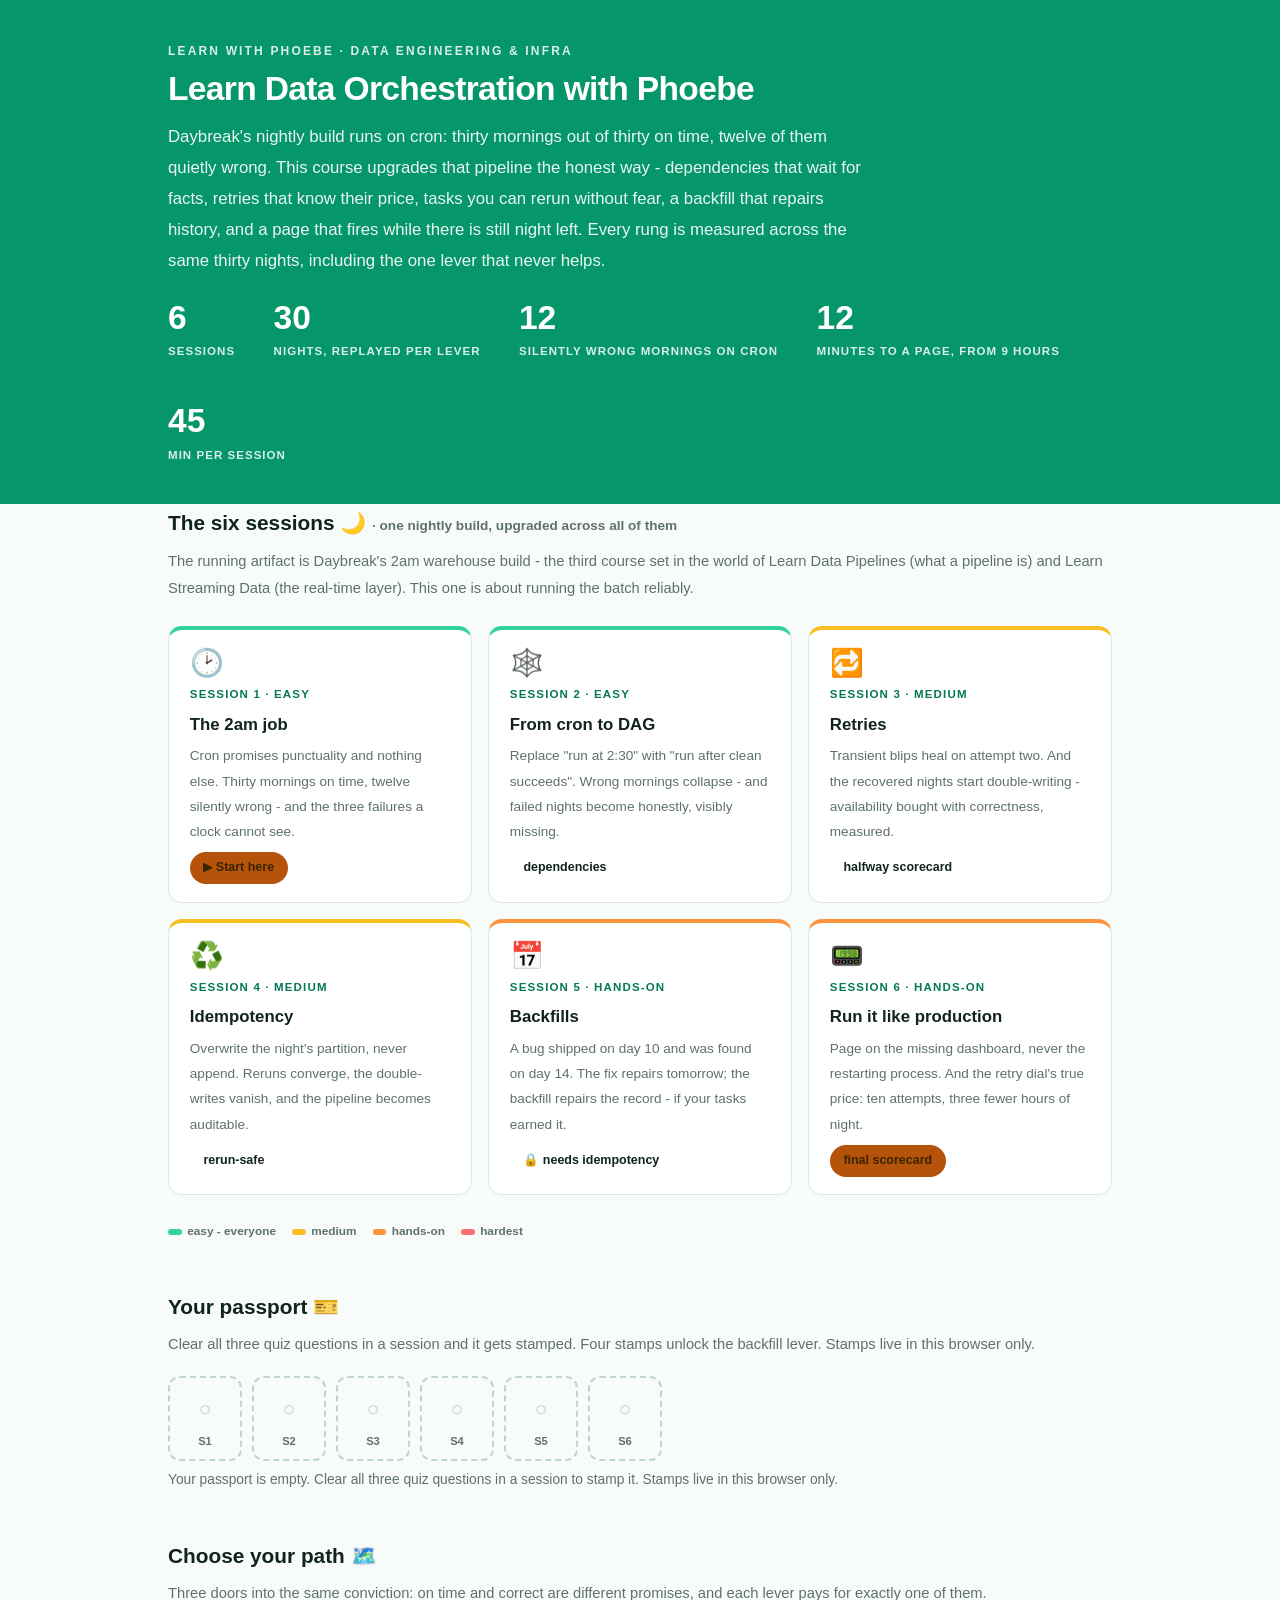
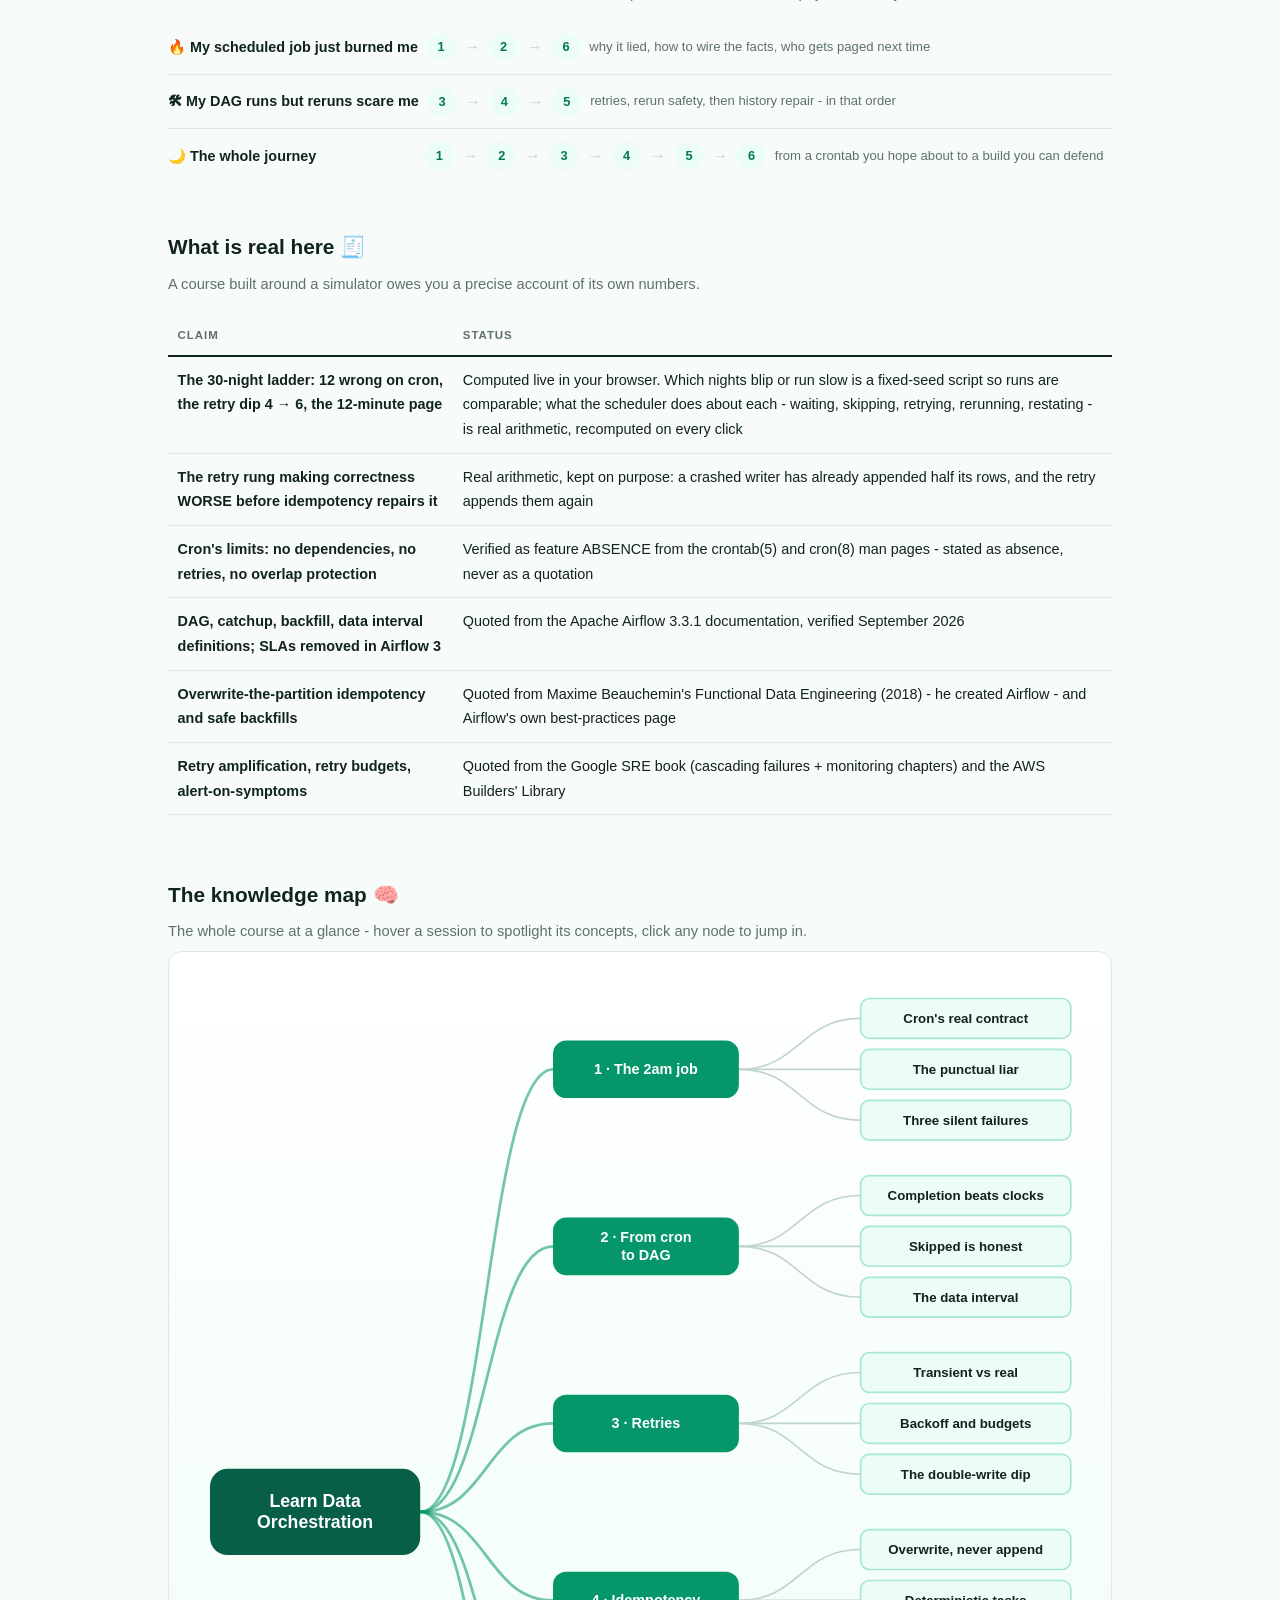
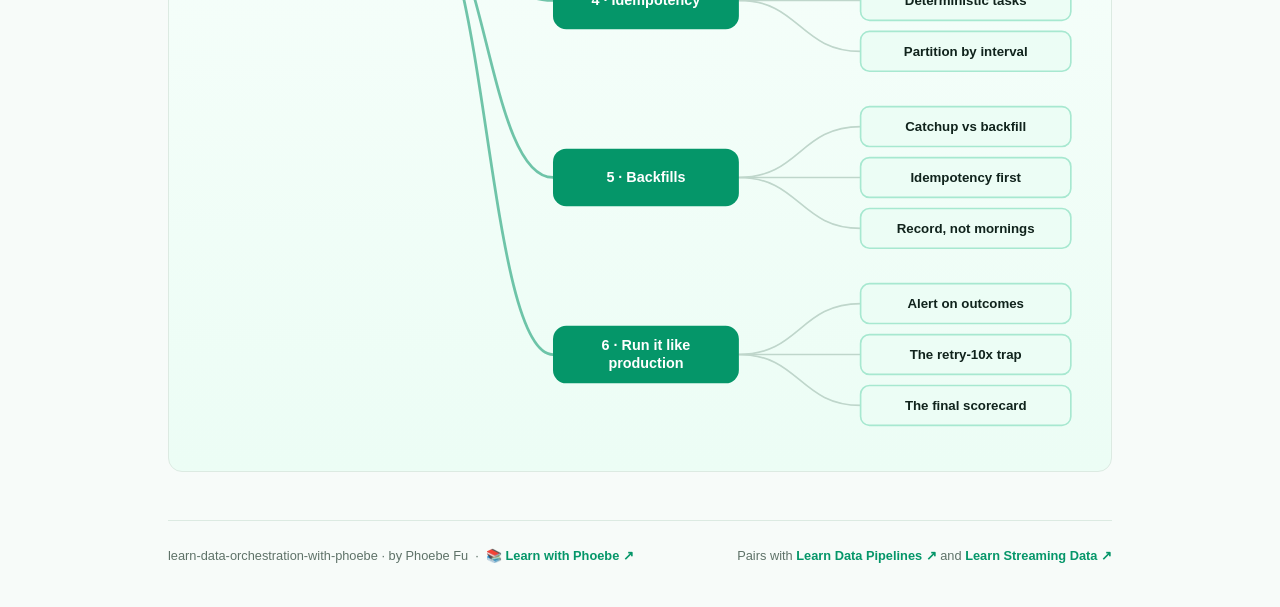
==== index.html @ b7b450c7 "Landing page: remove the internal source-map path from the footer The landing page is the course's p" ====
<!DOCTYPE html>
<html lang="en">
<head>
<meta charset="UTF-8">
<meta name="viewport" content="width=device-width, initial-scale=1.0">
<!-- social:start -->
<meta name="description" content="Six sessions on data orchestration: cron to DAGs, retries, idempotency, backfills, outcome alerting - with a 30-night simulator where bare cron is punctual and wrong, and every lever earns its keep. Free, by Phoebe Fu.">
<meta property="og:type" content="website">
<meta property="og:site_name" content="Learn with Phoebe">
<meta property="og:title" content="Learn Data Orchestration with Phoebe">
<meta property="og:description" content="Cron is on time 30/30 and wrong 12/30. DAGs, retries, idempotency, backfills and alerting fix it - measurably.">
<meta property="og:url" content="https://phoebefu6.github.io/learn-data-orchestration-with-phoebe/">
<meta property="og:image" content="https://phoebefu6.github.io/learn-data-orchestration-with-phoebe/assets/og-cover.png">
<meta name="twitter:card" content="summary_large_image">
<meta name="twitter:title" content="Learn Data Orchestration with Phoebe">
<meta name="twitter:description" content="Thirty nights at Daybreak: the punctual liar, the honest DAG, and the lever that only slows your pager.">
<meta name="twitter:image" content="https://phoebefu6.github.io/learn-data-orchestration-with-phoebe/assets/og-cover.png">
<!-- social:end -->
<title>Learn Data Orchestration with Phoebe</title>
<link rel="stylesheet" href="assets/style.css?v=1">
<style>

  .stats-row { display: flex; gap: 2.4rem; margin-top: 1.5rem; flex-wrap: wrap; }
  .stat b { display: block; font-size: 2.1rem; font-weight: 800; line-height: 1.05; font-variant-numeric: tabular-nums; }
  .stat span { font-size: .72rem; opacity: .85; text-transform: uppercase; letter-spacing: .09em; font-weight: 600; }

  .course-grid { display: grid; grid-template-columns: repeat(auto-fit, minmax(17rem, 1fr)); gap: 1rem; margin-top: 1.5rem; }
  .course-card {
    border: 1px solid var(--hairline);
    border-top: 4px solid var(--diff, var(--indigo));
    border-radius: var(--radius);
    padding: 1.2rem 1.3rem 1.1rem;
    display: flex;
    flex-direction: column;
    gap: .5rem;
    text-decoration: none;
    color: var(--ink);
    background: #fff;
    transition: box-shadow .15s ease, border-color .15s ease, transform .15s ease;
    position: relative;
  }
  .course-card:hover { border-color: var(--indigo-soft); border-top-color: var(--diff, var(--indigo)); box-shadow: 0 8px 28px rgba(5,150,105,.14); transform: translateY(-3px); }
  .course-card .cicon { font-size: 1.7rem; line-height: 1; }
  .course-card .cnum { font-size: .72rem; font-weight: 700; color: #047857; text-transform: uppercase; letter-spacing: .1em; }
  .course-card h3 { font-size: 1.05rem; font-weight: 800; line-height: 1.3; }
  .course-card p { font-size: .85rem; color: var(--muted); flex: 1; }
  .course-card .meta { display: flex; gap: .4rem; flex-wrap: wrap; }

  .diff-legend { display: flex; gap: 1rem; margin-top: 1.6rem; font-size: .74rem; color: var(--muted); font-weight: 600; flex-wrap: wrap; }
  .diff-legend i { display: inline-block; width: .85rem; height: .35rem; border-radius: 999px; margin-right: .35rem; vertical-align: middle; }

  .paths { margin-top: 2.6rem; }
  .paths h2 { font-size: 1.3rem; font-weight: 800; margin-bottom: .3rem; }
  .paths .plede { color: var(--muted); font-size: .92rem; margin-bottom: .8rem; }
  .path { display: flex; gap: .55rem; align-items: center; padding: .75rem 0; border-bottom: .5px solid var(--hairline); flex-wrap: wrap; }
  .path:last-child { border-bottom: none; }
  .path b { min-width: 15.5rem; font-size: .9rem; }
  .path .pstep { background: var(--indigo-50); color: #047857; border-radius: 999px; padding: .16rem .68rem; font-weight: 700; font-size: .8rem; text-decoration: none; transition: all .12s ease; }
  .path .pstep:hover { background: var(--indigo); color: #fff; }
  .path .parr { color: var(--faint); font-weight: 700; }

  .mm-section { margin-top: 1.6rem; }
  .mm-section h2 { font-size: 1.3rem; font-weight: 800; margin-bottom: .2rem; }
  .mm-section .mm-lede { color: var(--muted); font-size: .92rem; margin-bottom: .4rem; }
  .mm-wrap { border: 1px solid var(--hairline); border-radius: var(--radius); background: linear-gradient(180deg,#fff,#ECFDF5); padding: .6rem; overflow-x: auto; }
  .mm-svg { width: 100%; height: auto; display: block; max-width: 60rem; margin: 0 auto; min-width: 34rem; }
  .mm-link { cursor: pointer; text-decoration: none; }
  .mm-node rect { transition: opacity .15s ease, filter .15s ease; }
  .mm-node text { pointer-events: none; }
  .mm-link:hover .mm-node rect { filter: brightness(1.06); }
  .mm-edge { transition: opacity .15s ease; }
</style>
</head>
<body>

<header class="masthead">
  <div class="wrap">
    <div class="eyebrow">Learn with Phoebe · Data Engineering &amp; Infra</div>
    <h1>Learn <span class="accent">Data Orchestration</span> with Phoebe</h1>
    <p class="sub">Daybreak's nightly build runs on cron: thirty mornings out of thirty on time, twelve of them quietly wrong. This course upgrades that pipeline the honest way - dependencies that wait for facts, retries that know their price, tasks you can rerun without fear, a backfill that repairs history, and a page that fires while there is still night left. Every rung is measured across the same thirty nights, including the one lever that never helps.</p>
    <div class="stats-row">
      <div class="stat"><b data-count="6">6</b><span>sessions</span></div>
      <div class="stat"><b data-count="30">30</b><span>nights, replayed per lever</span></div>
      <div class="stat"><b data-count="12">12</b><span>silently wrong mornings on cron</span></div>
      <div class="stat"><b data-count="12">12</b><span>minutes to a page, from 9 hours</span></div>
      <div class="stat"><b data-count="45">45</b><span>min per session</span></div>
    </div>
  </div>
</header>

<main class="wrap">

  <section class="section">
    <div class="paths" style="margin-top:0">
      <h2>The six sessions 🌙 <span style="font-size:.85rem;font-weight:600;color:var(--muted)">· one nightly build, upgraded across all of them</span></h2>
      <p class="plede">The running artifact is Daybreak's 2am warehouse build - the third course set in the world of Learn Data Pipelines (what a pipeline is) and Learn Streaming Data (the real-time layer). This one is about running the batch reliably.</p>
    </div>

    <div class="course-grid">
      <a class="course-card" href="courses/01-the-2am-job.html" style="--diff:#34D399">
        <span class="cicon">🕑</span>
        <span class="cnum">Session 1 · easy</span>
        <h3>The 2am job</h3>
        <p>Cron promises punctuality and nothing else. Thirty mornings on time, twelve silently wrong - and the three failures a clock cannot see.</p>
        <span class="meta"><span class="pill amber">▶ Start here</span></span>
      </a>
      <a class="course-card" href="courses/02-from-cron-to-dag.html" style="--diff:#34D399">
        <span class="cicon">🕸️</span>
        <span class="cnum">Session 2 · easy</span>
        <h3>From cron to DAG</h3>
        <p>Replace "run at 2:30" with "run after clean succeeds". Wrong mornings collapse - and failed nights become honestly, visibly missing.</p>
        <span class="meta"><span class="pill">dependencies</span></span>
      </a>
      <a class="course-card" href="courses/03-retries.html" style="--diff:#FBBF24">
        <span class="cicon">🔁</span>
        <span class="cnum">Session 3 · medium</span>
        <h3>Retries</h3>
        <p>Transient blips heal on attempt two. And the recovered nights start double-writing - availability bought with correctness, measured.</p>
        <span class="meta"><span class="pill">halfway scorecard</span></span>
      </a>
      <a class="course-card" href="courses/04-idempotency.html" style="--diff:#FBBF24">
        <span class="cicon">♻️</span>
        <span class="cnum">Session 4 · medium</span>
        <h3>Idempotency</h3>
        <p>Overwrite the night's partition, never append. Reruns converge, the double-writes vanish, and the pipeline becomes auditable.</p>
        <span class="meta"><span class="pill">rerun-safe</span></span>
      </a>
      <a class="course-card" href="courses/05-backfills.html" style="--diff:#FB923C">
        <span class="cicon">📅</span>
        <span class="cnum">Session 5 · hands-on</span>
        <h3>Backfills</h3>
        <p>A bug shipped on day 10 and was found on day 14. The fix repairs tomorrow; the backfill repairs the record - if your tasks earned it.</p>
        <span class="meta"><span class="pill">🔒 needs idempotency</span></span>
      </a>
      <a class="course-card" href="courses/06-run-it-like-production.html" style="--diff:#FB923C">
        <span class="cicon">📟</span>
        <span class="cnum">Session 6 · hands-on</span>
        <h3>Run it like production</h3>
        <p>Page on the missing dashboard, never the restarting process. And the retry dial's true price: ten attempts, three fewer hours of night.</p>
        <span class="meta"><span class="pill amber">final scorecard</span></span>
      </a>
    </div>

    <div class="diff-legend">
      <span><i style="background:#34D399"></i>easy - everyone</span>
      <span><i style="background:#FBBF24"></i>medium</span>
      <span><i style="background:#FB923C"></i>hands-on</span>
      <span><i style="background:#F87171"></i>hardest</span>
    </div>
  </section>

  <section class="section">
    <div class="paths" style="margin-top:0">
      <h2>Your passport 🎫</h2>
      <p class="plede">Clear all three quiz questions in a session and it gets stamped. Four stamps unlock the backfill lever. Stamps live in this browser only.</p>
    </div>
    <div class="pp-strip"></div>
  </section>

  <section class="section">
    <div class="paths">
      <h2>Choose your path 🗺️</h2>
      <p class="plede">Three doors into the same conviction: on time and correct are different promises, and each lever pays for exactly one of them.</p>
      <div class="path"><b>🔥 My scheduled job just burned me</b>
        <a class="pstep" href="courses/01-the-2am-job.html">1</a><span class="parr">→</span>
        <a class="pstep" href="courses/02-from-cron-to-dag.html">2</a><span class="parr">→</span>
        <a class="pstep" href="courses/06-run-it-like-production.html">6</a>
        <span style="font-size:.82rem;color:var(--muted)">why it lied, how to wire the facts, who gets paged next time</span>
      </div>
      <div class="path"><b>🛠 My DAG runs but reruns scare me</b>
        <a class="pstep" href="courses/03-retries.html">3</a><span class="parr">→</span>
        <a class="pstep" href="courses/04-idempotency.html">4</a><span class="parr">→</span>
        <a class="pstep" href="courses/05-backfills.html">5</a>
        <span style="font-size:.82rem;color:var(--muted)">retries, rerun safety, then history repair - in that order</span>
      </div>
      <div class="path"><b>🌙 The whole journey</b>
        <a class="pstep" href="courses/01-the-2am-job.html">1</a><span class="parr">→</span>
        <a class="pstep" href="courses/02-from-cron-to-dag.html">2</a><span class="parr">→</span>
        <a class="pstep" href="courses/03-retries.html">3</a><span class="parr">→</span>
        <a class="pstep" href="courses/04-idempotency.html">4</a><span class="parr">→</span>
        <a class="pstep" href="courses/05-backfills.html">5</a><span class="parr">→</span>
        <a class="pstep" href="courses/06-run-it-like-production.html">6</a>
        <span style="font-size:.82rem;color:var(--muted)">from a crontab you hope about to a build you can defend</span>
      </div>
    </div>
  </section>

  <section class="section">
    <div class="paths" style="margin-top:0">
      <h2>What is real here 🧾</h2>
      <p class="plede">A course built around a simulator owes you a precise account of its own numbers.</p>
    </div>
    <table class="clean">
      <tr><th>Claim</th><th>Status</th></tr>
      <tr><td>The 30-night ladder: 12 wrong on cron, the retry dip 4 → 6, the 12-minute page</td><td>Computed live in your browser. Which nights blip or run slow is a fixed-seed script so runs are comparable; what the scheduler does about each - waiting, skipping, retrying, rerunning, restating - is real arithmetic, recomputed on every click</td></tr>
      <tr><td>The retry rung making correctness WORSE before idempotency repairs it</td><td>Real arithmetic, kept on purpose: a crashed writer has already appended half its rows, and the retry appends them again</td></tr>
      <tr><td>Cron's limits: no dependencies, no retries, no overlap protection</td><td>Verified as feature ABSENCE from the crontab(5) and cron(8) man pages - stated as absence, never as a quotation</td></tr>
      <tr><td>DAG, catchup, backfill, data interval definitions; SLAs removed in Airflow 3</td><td>Quoted from the Apache Airflow 3.3.1 documentation, verified September 2026</td></tr>
      <tr><td>Overwrite-the-partition idempotency and safe backfills</td><td>Quoted from Maxime Beauchemin's Functional Data Engineering (2018) - he created Airflow - and Airflow's own best-practices page</td></tr>
      <tr><td>Retry amplification, retry budgets, alert-on-symptoms</td><td>Quoted from the Google SRE book (cascading failures + monitoring chapters) and the AWS Builders' Library</td></tr>
    </table>
  </section>

  <section class="section mm-section">
    <h2>The knowledge map 🧠</h2>
    <p class="mm-lede">The whole course at a glance - hover a session to spotlight its concepts, click any node to jump in.</p>
    <div class="mm-wrap"><div id="mindmap"></div></div>
  </section>

  <footer class="pagefoot">
    <span>learn-data-orchestration-with-phoebe · by Phoebe Fu &nbsp;·&nbsp; 📚 <a href="https://phoebefu6.github.io/learn-with-phoebe/">Learn with Phoebe ↗</a></span>
    <span>Pairs with <a href="https://phoebefu6.github.io/learn-data-pipelines-with-phoebe/">Learn Data Pipelines ↗</a> and <a href="https://phoebefu6.github.io/learn-streaming-data-with-phoebe/">Learn Streaming Data ↗</a></span>
  </footer>

</main>

<script>
window.MINDMAP_DATA = {
  "title": "Learn Data\nOrchestration",
  "centerColor": "#065F46",
  "sessions": [
    {
      "label": "The 2am job",
      "href": "courses/01-the-2am-job.html",
      "color": "#34D399",
      "concepts": [
        { "label": "Cron's real contract", "href": "courses/01-the-2am-job.html" },
        { "label": "The punctual liar", "href": "courses/01-the-2am-job.html" },
        { "label": "Three silent failures", "href": "courses/01-the-2am-job.html" }
      ]
    },
    {
      "label": "From cron\nto DAG",
      "href": "courses/02-from-cron-to-dag.html",
      "color": "#34D399",
      "concepts": [
        { "label": "Completion beats clocks", "href": "courses/02-from-cron-to-dag.html" },
        { "label": "Skipped is honest", "href": "courses/02-from-cron-to-dag.html" },
        { "label": "The data interval", "href": "courses/02-from-cron-to-dag.html" }
      ]
    },
    {
      "label": "Retries",
      "href": "courses/03-retries.html",
      "color": "#FBBF24",
      "concepts": [
        { "label": "Transient vs real", "href": "courses/03-retries.html" },
        { "label": "Backoff and budgets", "href": "courses/03-retries.html" },
        { "label": "The double-write dip", "href": "courses/03-retries.html" }
      ]
    },
    {
      "label": "Idempotency",
      "href": "courses/04-idempotency.html",
      "color": "#FBBF24",
      "concepts": [
        { "label": "Overwrite, never append", "href": "courses/04-idempotency.html" },
        { "label": "Deterministic tasks", "href": "courses/04-idempotency.html" },
        { "label": "Partition by interval", "href": "courses/04-idempotency.html" }
      ]
    },
    {
      "label": "Backfills",
      "href": "courses/05-backfills.html",
      "color": "#FB923C",
      "concepts": [
        { "label": "Catchup vs backfill", "href": "courses/05-backfills.html" },
        { "label": "Idempotency first", "href": "courses/05-backfills.html" },
        { "label": "Record, not mornings", "href": "courses/05-backfills.html" }
      ]
    },
    {
      "label": "Run it like\nproduction",
      "href": "courses/06-run-it-like-production.html",
      "color": "#FB923C",
      "concepts": [
        { "label": "Alert on outcomes", "href": "courses/06-run-it-like-production.html" },
        { "label": "The retry-10x trap", "href": "courses/06-run-it-like-production.html" },
        { "label": "The final scorecard", "href": "courses/06-run-it-like-production.html" }
      ]
    }
  ]
};
</script>
<script src="assets/mindmap.js?v=1"></script>
<script src="assets/app.js?v=1"></script>
</body>
</html>
---- assets/style.css ----
/* learn-mcp-with-phoebe - editorial bold design system
   Accent: SQLite blue #059669 · Ink navy #065F46 · Flagship: amber #B45309
   (CSS var names still read --indigo/--amber; they hold SQL-blue values.) */

:root {
  --indigo: #059669;
  --indigo-deep: #065F46;
  --indigo-mid: #2FB58C;
  --indigo-soft: #A7E8D0;
  --indigo-50: #ECFDF5;
  --ink: #10231C;
  --muted: #5E7268;
  --faint: #BFD6CB;
  --hairline: #DCEAE2;
  --amber: #B45309;
  --amber-ink: #3A2400;
  --amber-50: #FFF7E6;
  --paper: #F7FBF9;
  --code-bg: #0C1F18;
  --code-ink: #DFEFE7;
  --radius: 14px;
}

* { margin: 0; padding: 0; box-sizing: border-box; }

html { font-size: 16px; scroll-behavior: smooth; }
html.zoom-125 { font-size: 20px; }
html.zoom-150 { font-size: 24px; }

body {
  font-family: "Inter", -apple-system, BlinkMacSystemFont, "Segoe UI", Roboto, sans-serif;
  background: var(--paper);
  color: var(--ink);
  line-height: 1.85;
  font-feature-settings: "tnum";
}

.wrap { max-width: 62rem; margin: 0 auto; padding: 0 1.5rem; }

/* ---------- header band ---------- */
.masthead {
  background: var(--indigo);
  color: #fff;
  padding: 2.5rem 0 2.25rem;
}
.masthead .eyebrow {
  font-size: .75rem;
  letter-spacing: .18em;
  text-transform: uppercase;
  opacity: .85;
  font-weight: 600;
}
.masthead h1 {
  font-size: 2.1rem;
  line-height: 1.15;
  font-weight: 800;
  margin: .5rem 0 .75rem;
  letter-spacing: -.02em;
}
.masthead h1 .accent { color: inherit; }
.masthead .sub { font-size: 1.05rem; opacity: .92; max-width: 44rem; }

.chip-row { display: flex; flex-wrap: wrap; gap: .5rem; margin-top: 1.1rem; }
.chip {
  display: inline-flex;
  align-items: center;
  gap: .35rem;
  border-radius: 999px;
  padding: .25rem .8rem;
  font-size: .78rem;
  font-weight: 600;
  white-space: nowrap;
}
.chip.level { background: #fff; color: var(--indigo); }
.chip.audience { background: rgba(255,255,255,.16); color: #fff; border: 1px solid rgba(255,255,255,.35); }
.chip.time { background: var(--ink); color: #fff; font-variant-numeric: tabular-nums; }


/* ---------- toolbar ---------- */
.toolbar {
  position: sticky;
  top: 0;
  z-index: 40;
  background: rgba(255,255,255,.94);
  backdrop-filter: blur(6px);
  border-bottom: 1px solid var(--hairline);
  padding: .55rem 0;
}
.toolbar .wrap { display: flex; align-items: center; gap: .6rem; }
.toolbar .crumb { font-size: .8rem; color: var(--muted); font-weight: 600; margin-right: auto; }
.toolbar .crumb a { color: var(--indigo); text-decoration: none; }
.btn {
  border: 1px solid var(--hairline);
  background: #fff;
  color: var(--ink);
  border-radius: 999px;
  padding: .35rem .9rem;
  font-size: .78rem;
  font-weight: 600;
  cursor: pointer;
  font-family: inherit;
  transition: all .15s ease;
}
.btn:hover { border-color: var(--indigo); color: var(--indigo); }
.btn.primary { background: var(--indigo); border-color: var(--indigo); color: #fff; }
.btn.primary:hover { background: var(--indigo-deep); }

/* ---------- sections ---------- */
main { padding: 2.5rem 0 4rem; }

.section { margin-bottom: 2.8rem; }
.section-kicker { margin-bottom: 1rem; }
.section-kicker .klabel {
  display: block;
  font-size: .72rem;
  text-transform: uppercase;
  letter-spacing: .1em;
  color: var(--indigo);
  font-weight: 700;
  margin-bottom: .35rem;
}
.section-kicker h2 {
  font-size: 1.45rem;
  font-weight: 800;
  letter-spacing: -.01em;
  display: flex;
  align-items: center;
  gap: .7rem;
  flex-wrap: wrap;
}
.section-kicker .tag {
  border-radius: 999px;
  padding: .18rem .7rem;
  font-size: .7rem;
  font-weight: 700;
  text-transform: uppercase;
  letter-spacing: .08em;
}
.tag.concept { background: var(--indigo-50); color: var(--indigo); }
.tag.demo { background: var(--amber-50); color: var(--amber-ink); }
.tag.exercise { background: var(--ink); color: #fff; }

.lede { color: var(--muted); max-width: 46rem; margin-bottom: 1.4rem; line-height: 1.8; }

/* live vs self-study markers on cards */
.mode {
  font-size: .64rem;
  font-weight: 700;
  text-transform: uppercase;
  letter-spacing: .07em;
  padding: .14rem .6rem;
  border-radius: 999px;
  flex: none;
}
.mode.live { background: var(--indigo); color: #fff; }
.mode.self { background: #fff; color: var(--muted); border: 1px solid var(--hairline); }

/* ---------- accordions ---------- */
details.card {
  border: 1px solid var(--hairline);
  border-radius: var(--radius);
  margin-bottom: .8rem;
  overflow: hidden;
  background: #fff;
}
details.card[open] { border-color: var(--indigo-soft); box-shadow: 0 8px 28px rgba(5,150,105,.08); }
details.card summary {
  list-style: none;
  cursor: pointer;
  padding: 1rem 1.25rem;
  display: flex;
  align-items: center;
  gap: .75rem;
  font-weight: 700;
  font-size: 1.02rem;
  user-select: none;
}
details.card summary::-webkit-details-marker { display: none; }
details.card summary .dot {
  width: .6rem; height: .6rem;
  border-radius: 999px;
  background: var(--indigo);
  flex: none;
}
details.card summary .mini { margin-left: auto; font-size: .72rem; color: var(--muted); font-weight: 600; white-space: nowrap; }
details.card summary .caret { transition: transform .2s ease; color: var(--indigo); font-size: .8rem; }
details.card[open] summary .caret { transform: rotate(90deg); }
details.card .body { padding: 0 1.25rem 1.4rem; border-top: 1px solid var(--hairline); padding-top: 1.15rem; }
details.card .body p { margin-bottom: 1.05rem; max-width: 48rem; }
details.card .body p:last-child { margin-bottom: 0; }
details.card .body ul, details.card .body ol { margin: 0 0 1.1rem 1.2rem; max-width: 47rem; }
details.card .body li { margin-bottom: .65rem; }
details.card .body h4 { font-size: .95rem; font-weight: 700; margin: 1.1rem 0 .45rem; }
details.card .body h4:first-child { margin-top: 0; }

/* ---------- pills & legends ---------- */
.legend { display: flex; flex-wrap: wrap; gap: .5rem; margin: 0 0 1.2rem; }
.pill {
  display: inline-flex;
  align-items: center;
  gap: .4rem;
  border-radius: 999px;
  padding: .28rem .85rem;
  font-size: .78rem;
  font-weight: 600;
}
.pill.solid { background: var(--indigo); color: #fff; }
.pill.light { background: var(--indigo-50); color: var(--indigo); }
.pill.inkpill { background: var(--ink); color: #fff; }
.pill.amber, .pill.peach { background: var(--amber); color: var(--amber-ink); }
.pill.bare { color: var(--faint); }

/* ---------- 4D grid ---------- */
.grid-2 { display: grid; grid-template-columns: repeat(auto-fit, minmax(15rem, 1fr)); gap: .8rem; margin: .5rem 0 1rem; }
.d-card {
  border: 1px solid var(--hairline);
  border-left: 4px solid var(--indigo);
  border-radius: 10px;
  padding: 1rem 1.1rem;
}
.d-card h4 { font-size: .95rem; margin-bottom: .3rem; }
.d-card h4 .lead-letter { color: var(--indigo); }
.d-card p { font-size: .86rem; color: var(--muted); margin: 0; }

/* ---------- tables ---------- */
table.clean { width: 100%; border-collapse: collapse; font-size: .9rem; margin: .4rem 0 1rem; }
table.clean th {
  text-align: left;
  font-size: .72rem;
  text-transform: uppercase;
  letter-spacing: .08em;
  color: var(--muted);
  padding: .5rem .6rem;
  border-bottom: 2px solid var(--ink);
}
table.clean td { padding: .7rem .6rem; border-bottom: .5px solid var(--hairline); vertical-align: top; line-height: 1.7; }
table.clean td:first-child { font-weight: 600; }

/* ---------- prompt boxes ---------- */
.prompt-box {
  position: relative;
  background: var(--code-bg);
  color: var(--code-ink);
  border-radius: var(--radius);
  padding: 1.1rem 1.2rem;
  margin: 1rem 0 1.2rem;
  font-family: "SF Mono", ui-monospace, Menlo, Consolas, monospace;
  font-size: .84rem;
  line-height: 1.65;
  white-space: pre-wrap;
  word-break: break-word;
}
.prompt-box .label {
  position: absolute;
  top: -0.7rem;
  left: 1rem;
  background: var(--indigo);
  color: #fff;
  font-family: "Inter", -apple-system, sans-serif;
  font-size: .68rem;
  font-weight: 700;
  letter-spacing: .06em;
  text-transform: uppercase;
  border-radius: 999px;
  padding: .15rem .7rem;
}
.prompt-box.bad .label { background: var(--faint); color: var(--ink); }
.prompt-box.good .label { background: var(--amber); color: var(--amber-ink); }
.copy-btn {
  position: absolute;
  top: .7rem;
  right: .7rem;
  background: rgba(255,255,255,.1);
  border: 1px solid rgba(255,255,255,.25);
  color: #fff;
  border-radius: 999px;
  padding: .25rem .8rem;
  font-size: .72rem;
  font-weight: 600;
  cursor: pointer;
  font-family: "Inter", -apple-system, sans-serif;
  transition: background .15s ease;
}
.copy-btn:hover { background: rgba(255,255,255,.22); }
.copy-btn.copied { background: var(--amber); border-color: var(--amber); color: var(--amber-ink); }

/* ---------- demo steps ---------- */
.steps { counter-reset: step; margin: .6rem 0 1rem; }
.step {
  display: flex;
  gap: .9rem;
  padding: .85rem 0;
  border-bottom: .5px solid var(--hairline);
}
.step:last-child { border-bottom: none; }
.step::before {
  counter-increment: step;
  content: counter(step);
  flex: none;
  width: 1.7rem; height: 1.7rem;
  border-radius: 999px;
  background: var(--indigo-50);
  color: var(--indigo);
  font-weight: 700;
  font-size: .85rem;
  display: inline-flex;
  align-items: center;
  justify-content: center;
  margin-top: .1rem;
}
.step p { margin: 0; }

/* ---------- callouts ---------- */
.callout {
  border-radius: var(--radius);
  padding: 1rem 1.2rem;
  margin: 1rem 0;
  font-size: .92rem;
}
.callout.tip { background: var(--indigo-50); border-left: 4px solid var(--indigo); }
.callout.win { background: var(--amber-50); border-left: 4px solid var(--amber); }
.callout strong:first-child { display: block; margin-bottom: .2rem; }

.callout.example {
  background: #FFFFFF;
  border: 1px solid var(--hairline);
  border-left: 4px solid var(--amber);
  font-size: .9rem;
}
.callout.example .ex-pill {
  display: inline-block;
  background: var(--amber);
  color: var(--amber-ink);
  border-radius: 999px;
  padding: .15rem .7rem;
  font-size: .68rem;
  font-weight: 700;
  text-transform: uppercase;
  letter-spacing: .06em;
  margin-bottom: .5rem;
}
.callout.example p { margin: 0 0 .75rem; max-width: 47rem; }
.callout.example p:last-child { margin-bottom: 0; }
.callout.example ul { margin: 0 0 0 1.1rem; max-width: 46rem; }
.callout.example li { margin-bottom: .6rem; }
.callout.example li:last-child { margin-bottom: 0; }

/* ---------- zoomable figures ---------- */
figure.zoomable {
  border: 1px solid var(--hairline);
  border-radius: var(--radius);
  padding: 1.2rem;
  margin: 1rem 0 1.4rem;
  cursor: zoom-in;
  transition: box-shadow .15s ease;
  background: #fff;
}
figure.zoomable:hover { box-shadow: 0 8px 28px rgba(5,150,105,.12); }
figure.zoomable svg, figure.zoomable img { width: 100%; height: auto; display: block; }
figure.zoomable figcaption {
  margin-top: .6rem;
  font-size: .76rem;
  color: var(--muted);
  font-weight: 600;
  display: flex;
  align-items: center;
  gap: .4rem;
}

.lightbox {
  position: fixed;
  inset: 0;
  z-index: 100;
  background: rgba(16,35,28,.9);
  display: none;
  align-items: center;
  justify-content: center;
  padding: 3vh 3vw;
  cursor: zoom-out;
}
.lightbox.open { display: flex; }
.lightbox .inner {
  background: #fff;
  border-radius: var(--radius);
  padding: 2rem;
  max-width: 94vw;
  max-height: 92vh;
  overflow: auto;
}
.lightbox .inner svg, .lightbox .inner img { width: min(88vw, 70rem); height: auto; }
.lightbox .close-hint {
  position: fixed;
  top: 1rem; right: 1.4rem;
  color: #fff;
  font-size: .8rem;
  font-weight: 600;
  opacity: .8;
}

/* ---------- courses covered ---------- */
.covered { border: 1px solid var(--hairline); border-radius: var(--radius); overflow: hidden; }
.covered-row {
  display: flex;
  align-items: baseline;
  gap: .8rem;
  padding: .75rem 1.1rem;
  border-bottom: .5px solid var(--hairline);
  font-size: .9rem;
}
.covered-row:last-child { border-bottom: none; }
.covered-row .status { flex: none; }
.covered-row .name { font-weight: 600; }
.covered-row .note { margin-left: auto; color: var(--muted); font-size: .78rem; text-align: right; }

/* ---------- cheat sheet footer ---------- */
.cheat {
  background: var(--ink);
  color: #fff;
  border-radius: var(--radius);
  padding: 1.6rem 1.6rem 1.3rem;
  margin-top: 3rem;
}
.cheat h3 { font-size: 1.1rem; margin-bottom: 1rem; }
.cheat h3 span { color: var(--indigo-soft); }
.cheat .grid-2 { gap: 1rem; }
.cheat .cheat-item { border-left: 3px solid var(--indigo-mid); padding-left: .8rem; }
.cheat .cheat-item b { display: block; font-size: .85rem; color: var(--indigo-soft); }
.cheat .cheat-item span { font-size: .82rem; opacity: .85; }

footer.pagefoot {
  border-top: 1px solid var(--hairline);
  margin-top: 3rem;
  padding: 1.4rem 0 2.5rem;
  font-size: .8rem;
  color: var(--muted);
  display: flex;
  justify-content: space-between;
  flex-wrap: wrap;
  gap: .8rem;
}
footer.pagefoot a { color: var(--indigo); text-decoration: none; font-weight: 600; }

/* ---------- wayfinding: reading progress + section dots + part numbers ---------- */

#progress-bar {
  position: fixed;
  top: 0; left: 0;
  height: 3px;
  width: 0;
  background: linear-gradient(90deg, var(--indigo), var(--amber));
  z-index: 90;
}

.pagenav {
  position: fixed;
  right: 1.1rem;
  top: 50%;
  transform: translateY(-50%);
  z-index: 50;
  display: flex;
  flex-direction: column;
  gap: .55rem;
}
.pagenav a {
  width: .68rem; height: .68rem;
  border-radius: 999px;
  background: #fff;
  border: 2px solid var(--faint);
  display: block;
  position: relative;
  transition: all .15s ease;
}
.pagenav a:hover { border-color: var(--indigo); transform: scale(1.3); }
.pagenav a.active { background: var(--indigo); border-color: var(--indigo); }
.pagenav a .nlabel {
  position: absolute;
  right: 1.4rem;
  top: 50%;
  transform: translateY(-50%);
  background: var(--ink);
  color: #fff;
  font-size: .7rem;
  font-weight: 600;
  padding: .22rem .65rem;
  border-radius: 6px;
  white-space: nowrap;
  opacity: 0;
  pointer-events: none;
  transition: opacity .15s ease;
}
.pagenav a:hover .nlabel { opacity: 1; }
@media (max-width: 74rem) { .pagenav { display: none; } }

main { counter-reset: partnum -1; }
.section .section-kicker { position: relative; }
.section .section-kicker::before {
  counter-increment: partnum;
  content: counter(partnum, decimal-leading-zero);
  position: absolute;
  right: 0;
  top: -1.2rem;
  font-size: 4.4rem;
  font-weight: 800;
  color: var(--indigo-50);
  line-height: 1;
  font-variant-numeric: tabular-nums;
  pointer-events: none;
  z-index: 0;
}
.section .section-kicker > * { position: relative; z-index: 1; }

details.card summary { transition: background .15s ease; }
details.card summary:hover { background: #FAFCFE; }

/* ---------- journey strip: you are here in the series ---------- */
.journey {
  display: flex;
  align-items: center;
  gap: .45rem;
  margin-top: 1.1rem;
  flex-wrap: wrap;
}
.journey .jlabel { font-size: .7rem; font-weight: 700; text-transform: uppercase; letter-spacing: .09em; opacity: .8; margin-right: .3rem; }
.journey a {
  width: 1.7rem; height: 1.7rem;
  border-radius: 999px;
  display: inline-flex;
  align-items: center;
  justify-content: center;
  font-size: .8rem;
  font-weight: 700;
  text-decoration: none;
  color: #fff;
  border: 1.5px solid rgba(255,255,255,.45);
  transition: all .15s ease;
  font-variant-numeric: tabular-nums;
}
.journey a:hover { border-color: #fff; transform: scale(1.12); }
.journey a.here { background: #fff; color: var(--indigo); border-color: #fff; }
.journey a.dd-chip { width: auto; border-radius: 999px; padding: 0 .7rem; font-size: .72rem; }

/* ---------- check-yourself quiz ---------- */
.quiz-q {
  border: 1px solid var(--hairline);
  border-radius: var(--radius);
  padding: 1.1rem 1.25rem 1rem;
  margin-bottom: .9rem;
  background: #fff;
}
.quiz-q .qtext { font-weight: 700; margin-bottom: .7rem; }
.quiz-q .qopt {
  display: block;
  width: 100%;
  text-align: left;
  background: #fff;
  border: 1px solid var(--hairline);
  border-radius: 10px;
  padding: .6rem .9rem;
  margin-bottom: .5rem;
  font-size: .9rem;
  font-family: inherit;
  color: var(--ink);
  cursor: pointer;
  transition: all .15s ease;
}
.quiz-q .qopt:hover { border-color: var(--indigo); background: var(--indigo-50); }
.quiz-q .qopt.correct { background: var(--indigo); border-color: var(--indigo); color: #fff; font-weight: 600; }
.quiz-q .qopt.correct::after { content: "  ✓"; }
.quiz-q .qopt.wrong { background: #FEF2F2; border-color: #FCA5A5; color: #991B1B; animation: qshake .3s ease; }
.quiz-q .qopt.wrong::after { content: "  ✗ try again"; font-size: .78rem; }
.quiz-q .qopt:disabled { cursor: default; }
.quiz-q .qwhy {
  display: none;
  background: var(--amber-50);
  border-left: 4px solid var(--amber);
  border-radius: 8px;
  padding: .6rem .9rem;
  font-size: .86rem;
  margin-top: .3rem;
}
.quiz-q.answered .qwhy { display: block; }
@keyframes qshake {
  0%, 100% { transform: translateX(0); }
  25% { transform: translateX(-5px); }
  75% { transform: translateX(5px); }
}
.quiz-score { font-weight: 700; color: var(--indigo); margin-top: .4rem; }

@media (prefers-reduced-motion: reduce) {
  .quiz-q .qopt.wrong { animation: none; }
  .journey a:hover { transform: none; }
}

/* ---------- micro-interactions (react-bits inspired, vanilla) ---------- */

/* BlurText: staggered word reveal on the masthead headline */
.masthead h1 .bw {
  display: inline-block;
  opacity: 0;
  filter: blur(8px);
  transform: translateY(.35em);
  animation: bw-in .7s cubic-bezier(.22,.9,.35,1) forwards;
  animation-delay: var(--bw-delay, 0s);
}
@keyframes bw-in {
  to { opacity: 1; filter: blur(0); transform: translateY(0); }
}

/* SpotlightCard: cursor-following highlight on accordion cards */
details.card { position: relative; }
details.card::after {
  content: "";
  position: absolute;
  inset: 0;
  pointer-events: none;
  opacity: 0;
  transition: opacity .3s ease;
  background: radial-gradient(320px circle at var(--mx, 50%) var(--my, 50%), rgba(5,150,105,.09), transparent 65%);
}
details.card:hover::after { opacity: 1; }

/* ScrollReveal: sections rise in as they enter the viewport */
.js-reveal .section {
  opacity: 0;
  transform: translateY(16px);
  transition: opacity .6s ease, transform .6s cubic-bezier(.22,.9,.35,1);
}
.js-reveal .section.revealed { opacity: 1; transform: none; }

@media (prefers-reduced-motion: reduce) {
  .masthead h1 .bw { animation: none; opacity: 1; filter: none; transform: none; }
  details.card::after { display: none; }
  .js-reveal .section { opacity: 1; transform: none; transition: none; }
}

@media (max-width: 40rem) {
  .masthead h1 { font-size: 1.6rem; }
  
  .toolbar .crumb { display: none; }
}

@media print {
  .toolbar, .copy-btn { display: none; }
  details.card { border: 1px solid #ccc; }
}

/* ---------- live SQL playground (sql-live.js) ---------- */
.sqlbox {
  border: 1px solid var(--hairline);
  border-radius: var(--radius);
  background: #fff;
  overflow: hidden;
  margin: 1rem 0 1.4rem;
  box-shadow: 0 8px 28px rgba(5,150,105,.06);
}
.sql-bar {
  display: flex; align-items: center; gap: .5rem;
  padding: .5rem .8rem;
  background: var(--indigo-deep);
  color: #fff;
}
.sql-dot { width: .6rem; height: .6rem; border-radius: 999px; background: var(--amber); flex: none; }
.sql-title { font-size: .76rem; font-weight: 600; letter-spacing: .02em; opacity: .92; }
.sql-spacer { margin-left: auto; }
.sql-btn {
  border: 1px solid rgba(255,255,255,.28);
  background: rgba(255,255,255,.08);
  color: #fff;
  border-radius: 999px;
  padding: .26rem .8rem;
  font-size: .74rem; font-weight: 700; cursor: pointer;
  font-family: inherit; transition: all .14s ease; white-space: nowrap;
}
.sql-btn:hover { background: rgba(255,255,255,.2); }
.sql-btn.sql-run { background: var(--amber); color: var(--amber-ink); border-color: var(--amber); }
.sql-btn.sql-run:hover { filter: brightness(1.05); }
.sql-label {
  display: block;
  font-size: .64rem; text-transform: uppercase; letter-spacing: .09em;
  font-weight: 700; color: var(--muted);
  padding: .6rem .9rem .2rem;
}
.sql-code-wrap { border-bottom: 1px solid var(--hairline); }
.sql-code {
  width: 100%;
  border: none; outline: none; resize: vertical;
  padding: .35rem .9rem .9rem;
  font-family: "SF Mono", "JetBrains Mono", Menlo, Consolas, monospace;
  font-size: .86rem; line-height: 1.6;
  color: var(--ink); background: #fff;
  tab-size: 2;
}
.sql-out { padding: .2rem .9rem 1rem; overflow-x: auto; }
.sql-tablewrap { overflow-x: auto; }
table.sql-table { width: 100%; border-collapse: collapse; font-size: .84rem; margin: .3rem 0 .1rem; }
table.sql-table th {
  text-align: left; text-transform: uppercase; letter-spacing: .05em;
  font-size: .68rem; color: var(--indigo); font-weight: 800;
  padding: .35rem .6rem; border-bottom: 2px solid var(--indigo-50); white-space: nowrap;
}
table.sql-table td {
  padding: .32rem .6rem; border-bottom: .5px solid var(--hairline);
  font-variant-numeric: tabular-nums; white-space: nowrap;
}
table.sql-table tr:last-child td { border-bottom: none; }
.sql-null { color: var(--faint); font-style: italic; font-size: .78rem; }
.sql-note { font-size: .74rem; color: var(--muted); margin: .5rem 0 0; font-weight: 600; }
.sql-hint { font-weight: 500; font-style: italic; }
.sql-err {
  font-size: .82rem; color: #991B1B; background: #FEF2F2;
  border: 1px solid #FCA5A5; border-radius: 8px;
  padding: .55rem .75rem; margin: .4rem 0 0;
  font-family: "SF Mono", Menlo, monospace;
}
.sql-cap { font-size: .78rem; color: var(--muted); padding: 0 .9rem .8rem; }
.sqlbox.sql-had-err .sql-bar { background: #7f1d1d; }


@keyframes mcpIn { from { opacity: 0; transform: translateY(6px); } to { opacity: 1; transform: none; } }


@media (max-width: 640px) {  }


@media (max-width: 640px) {
  
  
}

/* === LWP-PATCH v2 === */
/* palette-agnostic aliases: 75 repos use --indigo/--amber, 1 uses --pine/--clay */
:root {
  --pv-accent: var(--indigo, var(--pine, #047857));
  --pv-flag: var(--amber, var(--clay, #B45309));
  --pv-flag-50: var(--amber-50, var(--clay-50, #FEF3E2));
}

/* ============================================================
   v2 - readable on a phone + reading modes
   Layout only. No palette tokens are changed.
   ============================================================ */

/* --- skip link --- */
.skip-link {
  position: absolute; left: -9999px; top: 0; z-index: 200;
  background: var(--pv-accent); color: #fff;
  padding: .7rem 1.1rem; border-radius: 0 0 var(--radius) 0;
  font-weight: 700; font-size: .85rem; text-decoration: none;
}
.skip-link:focus { left: 0; }

/* --- visible keyboard focus everywhere --- */
:focus-visible {
  outline: 3px solid var(--pv-flag);
  outline-offset: 2px;
  border-radius: 4px;
}

/* --- diagrams: hold authored width, scroll instead of shrinking --- */
.figscroll { overflow-x: auto; -webkit-overflow-scrolling: touch; overscroll-behavior-x: contain; }
.figscroll::-webkit-scrollbar { height: 6px; }
.figscroll::-webkit-scrollbar-thumb { background: var(--faint); border-radius: 3px; }

/* --- tables: scroll container + sticky row label --- */
.tablescroll { overflow-x: auto; -webkit-overflow-scrolling: touch; border-radius: var(--radius); }

/* --- section contents counter --- */
.sec-meta {
  display: block; margin-top: .3rem;
  font-size: .72rem; font-weight: 700; letter-spacing: .06em;
  text-transform: uppercase; color: var(--muted);
  font-variant-numeric: tabular-nums;
}

/* --- study-mode switch --- */
.btn.mode-on { background: var(--pv-flag); border-color: var(--pv-flag); color: #fff; }

/* --- deep-linked card gets a moment of emphasis --- */
details.card.linked { border-color: var(--pv-flag); box-shadow: 0 0 0 3px var(--pv-flag-50); }

@media (max-width: 820px) {
  /* labels keep the size they were drawn at; the figure scrolls */
  figure.zoomable svg { min-width: 820px; }
  .figscroll .mm-svg, .mindmap svg { min-width: 840px; }

  table.clean { min-width: 620px; }
  table.clean th:first-child,
  table.clean td:first-child {
    position: sticky; left: 0; background: #fff;
    box-shadow: 1px 0 0 var(--hairline);
  }

  pre, .prompt-box { overflow-x: auto; }

  /* 44px tap targets */
  details.card summary { min-height: 44px; }
  .qopt { min-height: 44px; display: flex; align-items: center; padding: .7rem .9rem; }
  .toolbar .btn, .pagefoot a { min-height: 44px; display: inline-flex; align-items: center; }
}

@media (max-width: 640px) {
  /* long inline code tokens and nowrap chips are the two things that still
     forced the page sideways below 640px: let them break rather than push
     the layout. Inside the media query only - desktop is untouched. */
  :not(pre) > code, .prompt-box span, code span,
  p span, li span, td span { overflow-wrap: anywhere; word-break: break-word; }
  .chip, .syn-chip, .pill, .mode, .tag { white-space: normal; max-width: 100%; }

  
  
  .chip-row, .legend { flex-wrap: wrap; }
  .journey { flex-wrap: wrap; row-gap: .45rem; }
}

/* --- print: a session should print as a complete handout --- */
@media print {
  .pagenav, #progress-bar, .skip-link, .journey, .lightbox { display: none !important; }
  details.card > .body { display: block !important; }
  details.card, figure, table.clean, .callout { break-inside: avoid; page-break-inside: avoid; }
  figure.zoomable svg { min-width: 0; max-width: 100%; }
  .figscroll, .tablescroll { overflow: visible; }
  a[href^="http"]::after { content: " (" attr(href) ")"; font-size: .72rem; color: #555; }
}

/* swipe hint: own line, only when the diagram really does scroll */
figure.zoomable.can-scroll figcaption { flex-wrap: wrap; }
figure.zoomable.can-scroll figcaption::after {
  content: "swipe the diagram \2192";
  flex: 0 0 100%;
  margin-top: .2rem;
  font-size: .72rem;
  font-weight: 700;
  letter-spacing: .04em;
  color: var(--pv-flag);
}
/* === /LWP-PATCH === */


/* ============================================================
   LWP WIDGET KIT v1 - wipe / hotspot / tick / tryrow / stakes
   / scorecard / passport. Self-theming off the course :root.
   ============================================================ */

/* --- shared shell --------------------------------------- */
.wk {
  margin: 26px 0;
  border: 1px solid var(--hairline);
  border-radius: var(--radius);
  background: #fff;
  box-shadow: 0 2px 10px rgba(0,0,0,.03);
  overflow: hidden;
}
.wk-head {
  display: flex; align-items: center; gap: 10px;
  padding: 12px 16px;
  background: var(--indigo-50);
  border-bottom: 1px solid var(--hairline);
}
.wk-head b {
  font-size: 0.74rem; font-weight: 800; letter-spacing: .07em;
  text-transform: uppercase; color: var(--indigo-deep);
}
.wk-head .wk-hint { font-size: 0.82rem; color: var(--muted); }
.wk-body { padding: 18px 16px; }
.wk-foot {
  padding: 10px 16px; border-top: 1px dashed var(--hairline);
  font-size: 0.82rem; color: var(--muted); background: var(--paper);
}

/* --- 1. wipe: draggable before/after ------------------- */
.wipe { position: relative; user-select: none; touch-action: none; }
.wipe-panes { position: relative; overflow: hidden; border-radius: 10px; }
.wipe-a, .wipe-b { padding: 18px 20px; font-size: 0.92rem; line-height: 1.75; }
.wipe-a { background: #FEF2F2; border: 1px solid #FCA5A5; border-radius: 10px; }
.wipe-b {
  position: absolute; inset: 0;
  background: var(--indigo-50); border: 1px solid var(--indigo-soft);
  border-radius: 10px;
  clip-path: inset(0 0 0 var(--wx, 50%));
}
.wipe-a h5, .wipe-b h5 {
  margin: 0 0 8px; font-size: 0.72rem; letter-spacing: .07em;
  text-transform: uppercase; font-weight: 800;
}
.wipe-a h5 { color: #991B1B; }
.wipe-b h5 { color: var(--indigo-deep); }
.wipe-a p, .wipe-b p { margin: 0 0 6px; }
.wipe-grip {
  position: absolute; top: 0; bottom: 0; width: 3px;
  background: var(--indigo); cursor: ew-resize; z-index: 3;
  transform: translateX(-1.5px);
}
.wipe-grip::after {
  content: "⇄"; position: absolute; top: 50%; left: 50%;
  transform: translate(-50%, -50%);
  width: 30px; height: 30px; border-radius: 999px;
  background: var(--indigo); color: #fff;
  display: grid; place-items: center;
  font-size: 0.85rem; font-weight: 800;
  box-shadow: 0 3px 12px rgba(0,0,0,.22);
}
.wipe-tags { display: flex; justify-content: space-between; margin-top: 10px; }
.wipe-tags span {
  font-size: 0.7rem; font-weight: 800; letter-spacing: .06em;
  text-transform: uppercase; padding: 3px 10px; border-radius: 999px;
}
.wipe-tags .wt-a { background: #FEF2F2; color: #991B1B; }
.wipe-tags .wt-b { background: var(--indigo-50); color: var(--indigo-deep); }

/* --- 2. hotspot: pins on a mock ------------------------ */
.hotspot { position: relative; }
.hs-mock { position: relative; border-radius: 10px; overflow: hidden; }
.hs-mock svg { display: block; width: 100%; height: auto; }
.hs-pin {
  position: absolute; left: var(--x); top: var(--y);
  transform: translate(-50%, -50%);
  width: 27px; height: 27px; border-radius: 999px;
  border: 2px solid #fff; background: var(--indigo); color: #fff;
  font: 800 0.78rem/1 Inter, sans-serif;
  display: grid; place-items: center; cursor: pointer;
  box-shadow: 0 2px 9px rgba(0,0,0,.28);
  transition: transform .16s ease, background .16s ease;
  z-index: 2;
}
.hs-pin:hover { transform: translate(-50%, -50%) scale(1.18); }
.hs-pin.on { background: var(--amber); color: var(--amber-ink); }
.hs-pin::before {
  content: ""; position: absolute; inset: -7px; border-radius: 999px;
  border: 2px solid var(--indigo); opacity: 0;
}
.hs-pin.on::before { border-color: var(--amber); opacity: .55; }
.hs-caps { margin-top: 14px; display: grid; gap: 8px; }
.hs-cap {
  display: none; gap: 10px;
  padding: 12px 14px; border-radius: 10px;
  background: var(--indigo-50); border-left: 3px solid var(--indigo);
  font-size: 0.9rem; line-height: 1.7;
}
.hs-cap.on { display: flex; }
.hs-cap b {
  flex: 0 0 auto; color: var(--indigo-deep);
  font-size: 0.74rem; letter-spacing: .06em; text-transform: uppercase;
  padding-top: 2px;
}
.hs-empty { font-size: 0.86rem; color: var(--muted); font-style: italic; }

/* --- 3. tick: travelling-dot pipeline ------------------ */
.tick-rail { position: relative; padding: 26px 0 8px; }
.tick-line {
  position: absolute; left: 4%; right: 4%; top: 40px; height: 3px;
  background: var(--hairline); border-radius: 2px;
}
.tick-fill {
  position: absolute; left: 0; top: 0; height: 100%;
  background: var(--indigo); border-radius: 2px;
  width: 0; transition: width .45s cubic-bezier(.4,0,.2,1);
}
.tick-dot {
  position: absolute; top: 41.5px; left: 4%;
  width: 15px; height: 15px; border-radius: 999px;
  background: var(--amber); border: 3px solid #fff;
  box-shadow: 0 2px 9px rgba(0,0,0,.25);
  transform: translate(-50%, -50%);
  transition: left .45s cubic-bezier(.4,0,.2,1);
  z-index: 3;
}
.tick-stages { display: flex; justify-content: space-between; position: relative; }
.tick-stage { flex: 1; text-align: center; }
.tick-stage i {
  display: block; width: 13px; height: 13px; margin: 34px auto 10px;
  border-radius: 999px; background: #fff;
  border: 3px solid var(--faint); transition: border-color .3s ease;
}
.tick-stage.done i { border-color: var(--indigo); background: var(--indigo); }
.tick-stage span {
  font-size: 0.76rem; font-weight: 700; color: var(--muted);
  transition: color .3s ease;
}
.tick-stage.done span { color: var(--ink); }
.tick-controls { display: flex; gap: 8px; align-items: center; margin-top: 6px; }
.tick-btn {
  font: 700 0.8rem Inter, sans-serif; cursor: pointer;
  padding: 7px 15px; border-radius: 999px;
  border: 1px solid var(--indigo); background: var(--indigo); color: #fff;
}
.tick-btn.ghost { background: #fff; color: var(--indigo); }
.tick-btn:disabled { opacity: .4; cursor: not-allowed; }
.tick-note {
  display: none; margin-top: 12px; padding: 13px 15px;
  background: var(--paper); border-left: 3px solid var(--amber);
  border-radius: 8px; font-size: 0.9rem; line-height: 1.75;
}
.tick-note.on { display: block; }
.tick-note b { color: var(--indigo-deep); }

/* --- 4. tryrow: inline micro-try ----------------------- */
.tryrow .tr-in {
  display: flex; gap: 8px; flex-wrap: wrap;
}
.tryrow textarea, .tryrow input[type="text"] {
  flex: 1 1 260px; min-height: 44px;
  font: 400 0.9rem/1.6 ui-monospace, SFMono-Regular, Menlo, monospace;
  padding: 10px 12px; border-radius: 9px;
  border: 1px solid var(--hairline); background: var(--paper); color: var(--ink);
  resize: vertical;
}
.tryrow textarea:focus, .tryrow input:focus {
  outline: none; border-color: var(--indigo);
  box-shadow: 0 0 0 3px var(--indigo-50);
}
.tr-go {
  font: 800 0.8rem Inter, sans-serif; cursor: pointer;
  padding: 0 18px; border-radius: 9px; min-height: 44px;
  border: 1px solid var(--indigo); background: var(--indigo); color: #fff;
}
.tr-out {
  display: none; margin-top: 12px; padding: 13px 15px;
  border-radius: 9px; background: var(--indigo-50);
  border-left: 3px solid var(--indigo);
  font-size: 0.9rem; line-height: 1.7;
}
.tr-out.on { display: block; }
.tr-out.bad { background: #FEF2F2; border-left-color: #991B1B; }
.tr-metrics { display: flex; flex-wrap: wrap; gap: 18px; margin-bottom: 6px; }
.tr-metric { display: flex; flex-direction: column; }
.tr-metric b {
  font: 800 1.35rem/1.1 Inter, sans-serif;
  font-variant-numeric: tabular-nums; color: var(--indigo-deep);
}
.tr-metric span {
  font-size: 0.68rem; font-weight: 700; letter-spacing: .06em;
  text-transform: uppercase; color: var(--muted); margin-top: 3px;
}
.tr-verdict { font-weight: 700; }
.tr-verdict.ok { color: var(--indigo-deep); }
.tr-verdict.no { color: #991B1B; }

/* --- 5. stakes: live cost meter ------------------------ */
.stakes-grid { display: grid; gap: 9px; }
.stakes-grid label {
  display: flex; align-items: flex-start; gap: 10px;
  padding: 11px 13px; border-radius: 9px;
  border: 1px solid var(--hairline); background: var(--paper);
  cursor: pointer; font-size: 0.9rem; line-height: 1.65;
  transition: border-color .16s ease, background .16s ease;
}
.stakes-grid label:hover { border-color: var(--indigo-soft); }
.stakes-grid label.on { border-color: var(--indigo); background: var(--indigo-50); }
.stakes-grid label.trap.on { border-color: #991B1B; background: #FEF2F2; }
.stakes-grid input { margin-top: 4px; accent-color: var(--indigo); flex: 0 0 auto; }
.stakes-grid .sk-d {
  margin-left: auto; flex: 0 0 auto;
  font: 800 0.76rem Inter, sans-serif; font-variant-numeric: tabular-nums;
  padding: 2px 9px; border-radius: 999px;
  background: var(--indigo-50); color: var(--indigo-deep);
}
.stakes-grid label.trap .sk-d { background: #FEF2F2; color: #991B1B; }
.stakes-read {
  display: flex; align-items: baseline; gap: 12px; flex-wrap: wrap;
  margin-top: 16px; padding: 15px 17px; border-radius: 10px;
  background: var(--indigo-deep); color: #fff;
}
.stakes-read output {
  font: 800 2.1rem/1 Inter, sans-serif; font-variant-numeric: tabular-nums;
}
.stakes-read .sk-unit { font-size: 0.85rem; opacity: .82; }
.stakes-read .sk-delta {
  margin-left: auto; font-size: 0.85rem; font-weight: 700;
  padding: 4px 11px; border-radius: 999px;
  background: rgba(255,255,255,.15);
}
.stakes-read .sk-delta.good { background: var(--amber); color: var(--amber-ink); }
.stakes-read .sk-delta.bad { background: #FCA5A5; color: #7f1d1d; }

/* --- 6. scorecard: halfway self-grade ------------------ */
.scorecard .sc-row {
  display: grid; grid-template-columns: 1fr auto; gap: 10px; align-items: center;
  padding: 11px 0; border-bottom: 1px solid var(--hairline);
}
.scorecard .sc-row:last-of-type { border-bottom: 0; }
.scorecard .sc-q { font-size: 0.92rem; line-height: 1.6; }
.scorecard .sc-q em { color: var(--muted); font-style: normal; font-size: 0.84rem; display: block; }
.sc-opts { display: flex; gap: 6px; }
.sc-opts button {
  width: 34px; height: 34px; border-radius: 8px; cursor: pointer;
  border: 1px solid var(--hairline); background: #fff; color: var(--muted);
  font: 800 0.82rem Inter, sans-serif;
}
.sc-opts button.on { background: var(--indigo); border-color: var(--indigo); color: #fff; }
.sc-total {
  margin-top: 16px; padding: 15px 17px; border-radius: 10px;
  background: var(--indigo-50); border-left: 3px solid var(--indigo);
}
.sc-total b {
  font: 800 1.6rem/1 Inter, sans-serif; font-variant-numeric: tabular-nums;
  color: var(--indigo-deep); display: block; margin-bottom: 4px;
}
.sc-total span { font-size: 0.9rem; line-height: 1.7; }

/* --- 7. passport --------------------------------------- */
.pp-pill {
  display: inline-flex; align-items: center; gap: 6px;
  font: 800 0.72rem Inter, sans-serif; letter-spacing: .04em;
  padding: 5px 12px; border-radius: 999px;
  background: var(--indigo-50); color: var(--indigo-deep);
  border: 1px solid var(--indigo-soft); cursor: default;
}
.pp-pill.full { background: var(--amber); color: var(--amber-ink); border-color: var(--amber); }
.pp-strip { display: flex; gap: 10px; flex-wrap: wrap; margin: 18px 0 6px; }
.pp-stamp {
  display: flex; flex-direction: column; align-items: center; gap: 6px;
  width: 74px; padding: 12px 6px; border-radius: 12px;
  border: 2px dashed var(--faint); background: var(--paper);
  text-decoration: none; color: var(--muted);
  transition: all .18s ease;
}
.pp-stamp:hover { border-color: var(--indigo-soft); }
.pp-stamp i { font-size: 1.3rem; font-style: normal; opacity: .35; }
.pp-stamp b { font: 800 0.7rem Inter, sans-serif; }
.pp-stamp.got {
  border-style: solid; border-color: var(--indigo);
  background: var(--indigo-50); color: var(--indigo-deep);
}
.pp-stamp.got i { opacity: 1; }
.pp-note { font-size: 0.86rem; color: var(--muted); }

/* --- 8. cliffhanger ------------------------------------ */
.callout.next {
  border-left: 4px solid var(--amber); background: var(--amber-50);
}
.callout.next .nx-pill {
  display: inline-block; margin-bottom: 7px;
  font: 800 0.68rem Inter, sans-serif; letter-spacing: .07em;
  text-transform: uppercase; padding: 3px 10px; border-radius: 999px;
  background: var(--amber); color: var(--amber-ink);
}

/* --- mobile floor (desktop is the product) ------------- */
@media (max-width: 720px) {
  .wk-body { padding: 14px 12px; }
  .stakes-read output { font-size: 1.7rem; }
  .stakes-grid .sk-d { margin-left: 0; }
  .stakes-grid label { flex-wrap: wrap; }
  .scorecard .sc-row { grid-template-columns: 1fr; }
  .sc-opts { justify-content: flex-start; }
  .tick-stage span { font-size: 0.68rem; }
  .pp-stamp { width: 62px; }
}


/* ============================================================
   dh-live.js - believability, and the other axis
   ============================================================ */
#dh-live { margin: 28px 0; }
.dh-reads { display: grid; grid-template-columns: 1fr 1fr; gap: 12px; margin-bottom: 16px; }
.dh-meter { padding: 16px 18px; border-radius: var(--radius); color: #fff; transition: background .3s ease; }
.dh-meter.dh-b { background: var(--indigo-deep); }
.dh-meter.dh-t { background: var(--indigo); }
.dh-meter.dh-t.collapsed { background: #991B1B; }
.dh-big { display: block; font: 800 2.6rem/1 Inter, sans-serif; font-variant-numeric: tabular-nums; }
.dh-big.hi { color: #A7E8D0; }
.dh-big.mid { color: #fff; }
.dh-big.lo { color: #FCA5A5; }
.dh-mlab { display: block; font: 800 0.7rem Inter, sans-serif; letter-spacing: .07em;
  text-transform: uppercase; opacity: .85; margin-top: 6px; }
.dh-msub { display: block; font-size: 0.82rem; opacity: .8; margin-top: 3px; }
.dh-stage { display: grid; grid-template-columns: 260px 1fr; gap: 16px; margin-bottom: 14px; }
.dh-facewrap { border: 1px solid var(--hairline); border-radius: var(--radius);
  background: var(--paper); padding: 12px; display: grid; place-items: center; }
.dh-face { width: 100%; height: auto; max-width: 220px; }
.dh-right { min-width: 0; }
.dh-h { margin: 0 0 8px; font: 800 0.72rem Inter, sans-serif; letter-spacing: .07em;
  text-transform: uppercase; color: var(--muted); }
.dh-ta { width: 100%; font: 400 0.9rem/1.7 Inter, sans-serif; padding: 11px 13px;
  border-radius: 10px; border: 1px solid var(--hairline); background: #fff; color: var(--ink); resize: vertical; }
.dh-ta:focus { outline: none; border-color: var(--indigo); box-shadow: 0 0 0 3px var(--indigo-50); }
.dh-ctl { display: flex; gap: 10px; align-items: center; margin: 9px 0 14px; flex-wrap: wrap; }
.dh-tnote { font-size: 0.8rem; color: var(--muted); }
.dh-track { display: flex; flex-wrap: wrap; gap: 3px; }
.dh-cell { font: 700 0.66rem ui-monospace, Menlo, monospace; padding: 3px 6px; border-radius: 5px;
  background: var(--indigo-50); color: var(--indigo-deep); transition: all .1s linear; }
.dh-cell.rest { background: var(--paper); color: var(--faint); }
.dh-cell.now { background: var(--amber); color: var(--amber-ink); transform: scale(1.18); }
.dh-panel { border: 1px solid var(--hairline); border-radius: var(--radius); background: #fff; overflow: hidden; }
.dh-phead { display: flex; align-items: center; gap: 10px; flex-wrap: wrap;
  padding: 13px 16px; background: var(--indigo-50); border-bottom: 1px solid var(--hairline); }
.dh-phead b { font: 800 0.74rem Inter, sans-serif; letter-spacing: .07em; text-transform: uppercase; color: var(--indigo-deep); }
.dh-ethhead { background: var(--amber-50); border-top: 1px solid var(--hairline); }
.dh-ethhead b { color: var(--amber-ink); }
.dh-pnote { font-size: 0.82rem; color: var(--muted); }
.dh-lever { display: flex; align-items: flex-start; gap: 11px; flex-wrap: wrap;
  padding: 13px 16px; border-bottom: 1px solid var(--hairline); cursor: pointer; transition: background .16s ease; }
.dh-lever:hover { background: var(--paper); }
.dh-lever.on { background: var(--indigo-50); }
.dh-lever.dh-disc.on { background: var(--amber-50); }
.dh-lever input { margin-top: 4px; accent-color: var(--indigo); flex: 0 0 auto; }
.dh-lever.dh-disc input { accent-color: var(--amber); }
.dh-lmid { flex: 1 1 240px; min-width: 0; }
.dh-lmid b { display: block; font-size: 0.92rem; line-height: 1.5; }
.dh-why { display: block; font-size: 0.82rem; line-height: 1.65; color: var(--muted); margin-top: 3px; }
.dh-w { flex: 0 0 auto; font: 800 0.74rem Inter, sans-serif; font-variant-numeric: tabular-nums;
  padding: 3px 10px; border-radius: 999px; background: var(--indigo-50); color: var(--indigo-deep); }
.dh-w0 { background: var(--amber-50); color: var(--amber-ink); }
.dh-sess { flex: 0 0 auto; font: 700 0.66rem Inter, sans-serif; letter-spacing: .06em;
  text-transform: uppercase; padding: 3px 9px; border-radius: 999px;
  background: var(--paper); color: var(--muted); border: 1px solid var(--hairline); }
.dh-facts { display: flex; gap: 10px; align-items: center; flex-wrap: wrap; padding: 13px 16px;
  border-bottom: 1px solid var(--hairline); background: var(--paper); }
.dh-fnote { font-size: 0.8rem; color: var(--muted); }
.dh-acts { display: flex; gap: 8px; padding: 14px 16px; flex-wrap: wrap; }
.dh-btn { font: 800 0.8rem Inter, sans-serif; cursor: pointer; padding: 9px 17px;
  border-radius: 999px; border: 1px solid var(--indigo); background: var(--indigo); color: #fff; }
.dh-btn.ghost { background: #fff; color: var(--indigo); }
.dh-btn:disabled { opacity: .4; cursor: not-allowed; }
.dh-verdict { margin: 14px 0 0; padding: 13px 16px; border-radius: 10px; font-size: 0.9rem; line-height: 1.75; }
.dh-verdict.ok { background: var(--indigo-50); border-left: 3px solid var(--indigo); }
.dh-verdict.warn { background: var(--amber-50); border-left: 3px solid var(--amber); color: var(--amber-ink); }
.dh-verdict.bad { background: #FEF2F2; border-left: 3px solid #991B1B; color: #7f1d1d; }
.dh-rail { margin: 14px 0 0; padding: 13px 16px; border-radius: 10px;
  background: var(--paper); border-left: 3px solid var(--muted);
  font-size: 0.86rem; line-height: 1.75; color: var(--muted); }
.dh-rail b { color: var(--ink); }
@media (max-width: 860px) {
  .dh-stage { grid-template-columns: 1fr; }
  .dh-reads { grid-template-columns: 1fr; }
  .dh-big { font-size: 2.1rem; }
}


/* ---------- agenda bar ---------- */
/* Restored 2026-08-26. This block was missing from the aiap batch stylesheet while
   older course repos had it, so the masthead agenda rendered as run-on text.
   Band text colours are computed per palette rather than copied, because this
   batch uses much paler soft tones than the repo the block came from. */
.agenda {
  display: flex;
  border-radius: 999px;
  overflow: hidden;
  margin: 1.4rem 0 0;
  font-size: .72rem;
  font-weight: 600;
  text-align: center;
}

.agenda span { padding: .45rem .3rem; white-space: nowrap; overflow: hidden; text-overflow: ellipsis; }

.agenda .a1 { background: var(--indigo-deep); color: #fff; }
.agenda .a2 { background: var(--indigo-mid); color: var(--ink); }
.agenda .a3 { background: var(--amber); color: #fff; }
.agenda .a4 { background: var(--indigo-soft); color: var(--ink); }


/* ---------- mono, and the warn callout ---------- */
/* Added 2026-08-26. Both were used in markup with no rule anywhere in the
   estate: .mono appeared in 126 places across this batch and in zero
   stylesheets, and .callout.warn inherited only padding and radius from the
   base .callout, which sets no background, so warnings rendered as plain
   indented paragraphs. .mono needs two rules because it is used both as a
   block footer note and as inline code. */
.mono {
  font-family: ui-monospace, SFMono-Regular, "SF Mono", Menlo, Consolas, "Liberation Mono", monospace;
  font-size: .86em;
}

p.mono { color: var(--muted); }

span.mono {
  background: var(--paper);
  border: 1px solid var(--hairline);
  border-radius: 5px;
  padding: .08em .34em;
  white-space: nowrap;
}

.callout.warn { background: #FEF2F2; border-left: 4px solid #B91C1C; }


/* ---------- emerald a11y overrides: #059669 fails 4.5:1 as small text on light
   grounds, so every text-on-light accent usage takes the darker #047857 ramp. ---------- */
.chip.level { color: #065F46; }
.section-kicker .klabel { color: #047857; }
.tag.concept { color: #047857; }
.pill.light { color: #047857; }
.toolbar .crumb a { color: #047857; }
.course-card .cnum { color: #047857; }
.btn:hover { border-color: #047857; color: #047857; }
details.card summary .caret { color: #047857; }
.mode.self { color: #5E7268; }

/* ---------- orchsim (orchestra-live.js) ---------- */
.orchsim-wk .wk-head { display:flex; align-items:center; gap:10px; flex-wrap:wrap; }
.oc-headsub { font-size:.78rem; color:var(--muted); }
.oc-badge { font-size:.68rem; font-weight:700; letter-spacing:.04em; text-transform:uppercase; padding:2px 8px; border-radius:999px; }
.oc-measured { background:#DCFCE7; color:#14532D; }
.oc-headline { display:flex; gap:14px; flex-wrap:wrap; margin:14px 0; }
.oc-hbox { flex:1; min-width:180px; border:1px solid var(--hairline); border-radius:12px; padding:12px 16px; background:var(--indigo-50); }
.oc-hlab { display:block; font-size:.72rem; text-transform:uppercase; letter-spacing:.05em; color:var(--muted); font-weight:700; }
.oc-hval { font-size:1.7rem; font-weight:800; color:var(--ink); }
.oc-hval.good { color:#15803D; }
.oc-hval.mid { color:var(--amber); }
.oc-hval.bad { color:#B91C1C; }
.oc-levers { display:grid; gap:8px; margin:12px 0; }
.oc-lever { display:flex; gap:10px; align-items:flex-start; border:1px solid var(--hairline); border-radius:10px; padding:9px 12px; cursor:pointer; background:#fff; }
.oc-lever:hover { border-color:var(--indigo-mid); }
.oc-lever input { margin-top:4px; accent-color: var(--indigo); }
.oc-lever input:disabled { opacity:.4; }
.oc-ltext b { display:block; font-size:.92rem; color:var(--ink); }
.oc-ltext i { font-style:normal; font-size:.78rem; color:var(--muted); }
.oc-anti { border-style:dashed; border-color:#FCA5A5; background:#FEF2F2; }
.oc-anti .oc-ltext b { color:#991B1B; }
.oc-lock { font-size:.72rem; color:var(--amber-ink); background:var(--amber-50); border-radius:999px; padding:2px 8px; white-space:nowrap; align-self:center; }
.oc-bypass { font-size:.72rem; color:var(--muted); align-self:center; text-decoration:underline; }
.oc-cal { display:flex; gap:5px; flex-wrap:wrap; margin:12px 0 6px; }
.oc-sq { display:inline-block; width:13px; height:13px; border-radius:3px; }
.oc-sq.big { width:22px; height:22px; border-radius:5px; }
.oc-sq.good { background:#15803D; }
.oc-sq.late { background:var(--amber); }
.oc-sq.wrong { background:#B91C1C; }
.oc-sq.miss { background:var(--faint); }
.oc-callegend { display:flex; gap:14px; flex-wrap:wrap; margin:0 0 10px; }
.oc-lg { display:inline-flex; align-items:center; gap:6px; font-size:.75rem; color:var(--muted); }
.oc-counters { display:flex; gap:10px; flex-wrap:wrap; margin:10px 0; }
.oc-counter { border:1px solid var(--hairline); border-radius:10px; padding:8px 14px; text-align:center; min-width:110px; background:#fff; }
.oc-counter b { display:block; font-size:1.05rem; color:var(--ink); }
.oc-counter span { font-size:.72rem; color:var(--muted); }
.oc-counter.warn { border-color:#FCA5A5; background:#FEF2F2; }
.oc-counter.warn b { color:#991B1B; }
.oc-kill { display:flex; gap:10px; align-items:center; flex-wrap:wrap; margin:14px 0 8px; }
.oc-klab { font-size:.85rem; font-weight:700; color:var(--ink); }
.oc-sel { font-family:inherit; font-size:.85rem; padding:.35rem .6rem; border:1px solid var(--hairline); border-radius:8px; background:#fff; color:var(--ink); }
.oc-kbtn { font-family:inherit; font-size:.8rem; font-weight:600; padding:.4rem 1rem; border-radius:999px; border:1px solid var(--indigo); background:var(--indigo); color:#fff; cursor:pointer; }
.oc-kbtn:hover { background:var(--indigo-deep); }
.oc-trace { display:grid; gap:4px; margin:8px 0; }
.oc-tracehead { font-size:.8rem; font-weight:700; color:var(--muted); text-transform:uppercase; letter-spacing:.05em; }
.oc-tracerow { display:flex; gap:10px; font-size:.85rem; border-left:3px solid #15803D; padding:4px 10px; background:#fff; border-radius:0 8px 8px 0; }
.oc-tracerow b { min-width:150px; color:var(--ink); }
.oc-tracerow span { color:var(--muted); }
.oc-tracerow.warn { border-left-color:var(--amber); background:var(--amber-50); }
.oc-tracerow.bad { border-left-color:#B91C1C; background:#FEF2F2; }
.oc-tracetail { font-size:.85rem; font-weight:600; color:var(--ink); padding:6px 10px; }
.oc-verdict { font-size:.92rem; color:var(--ink); background:var(--indigo-50); border-left:3px solid var(--indigo); padding:10px 14px; border-radius:0 10px 10px 0; margin:12px 0 0; }
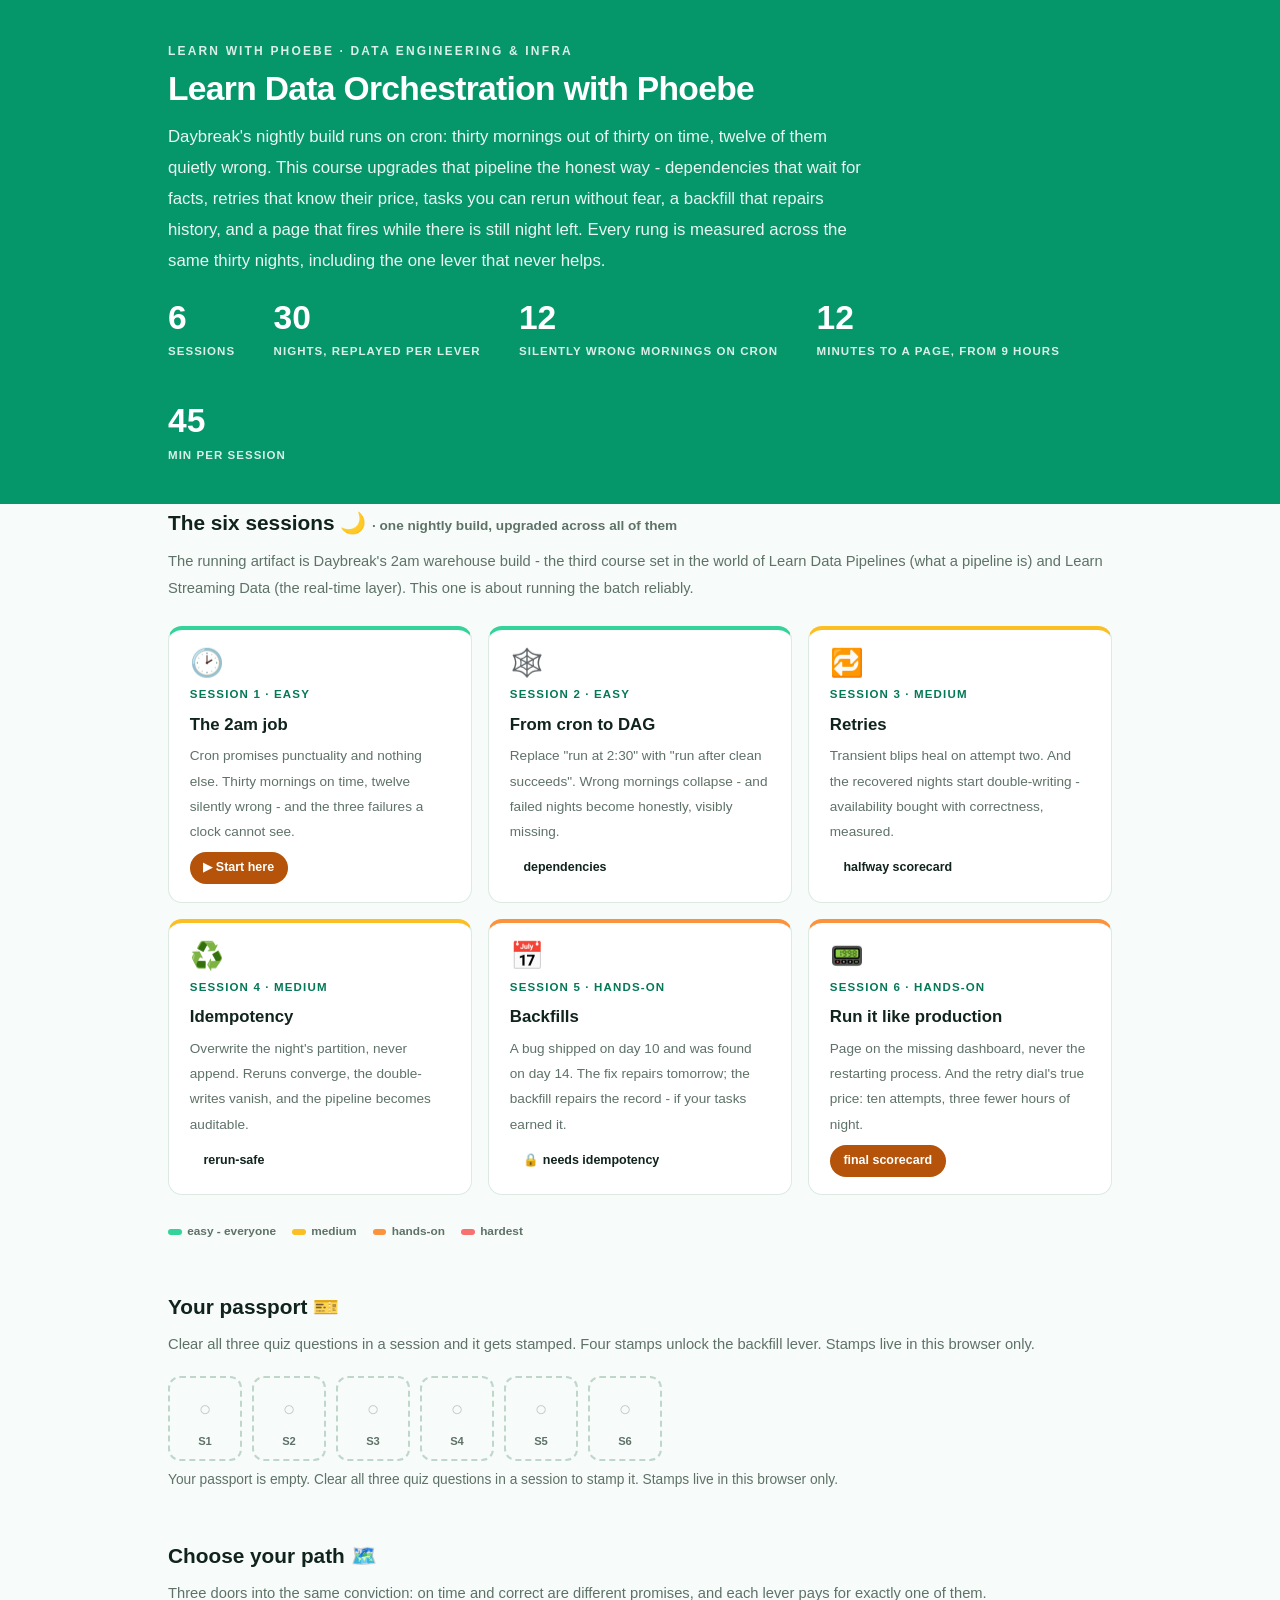
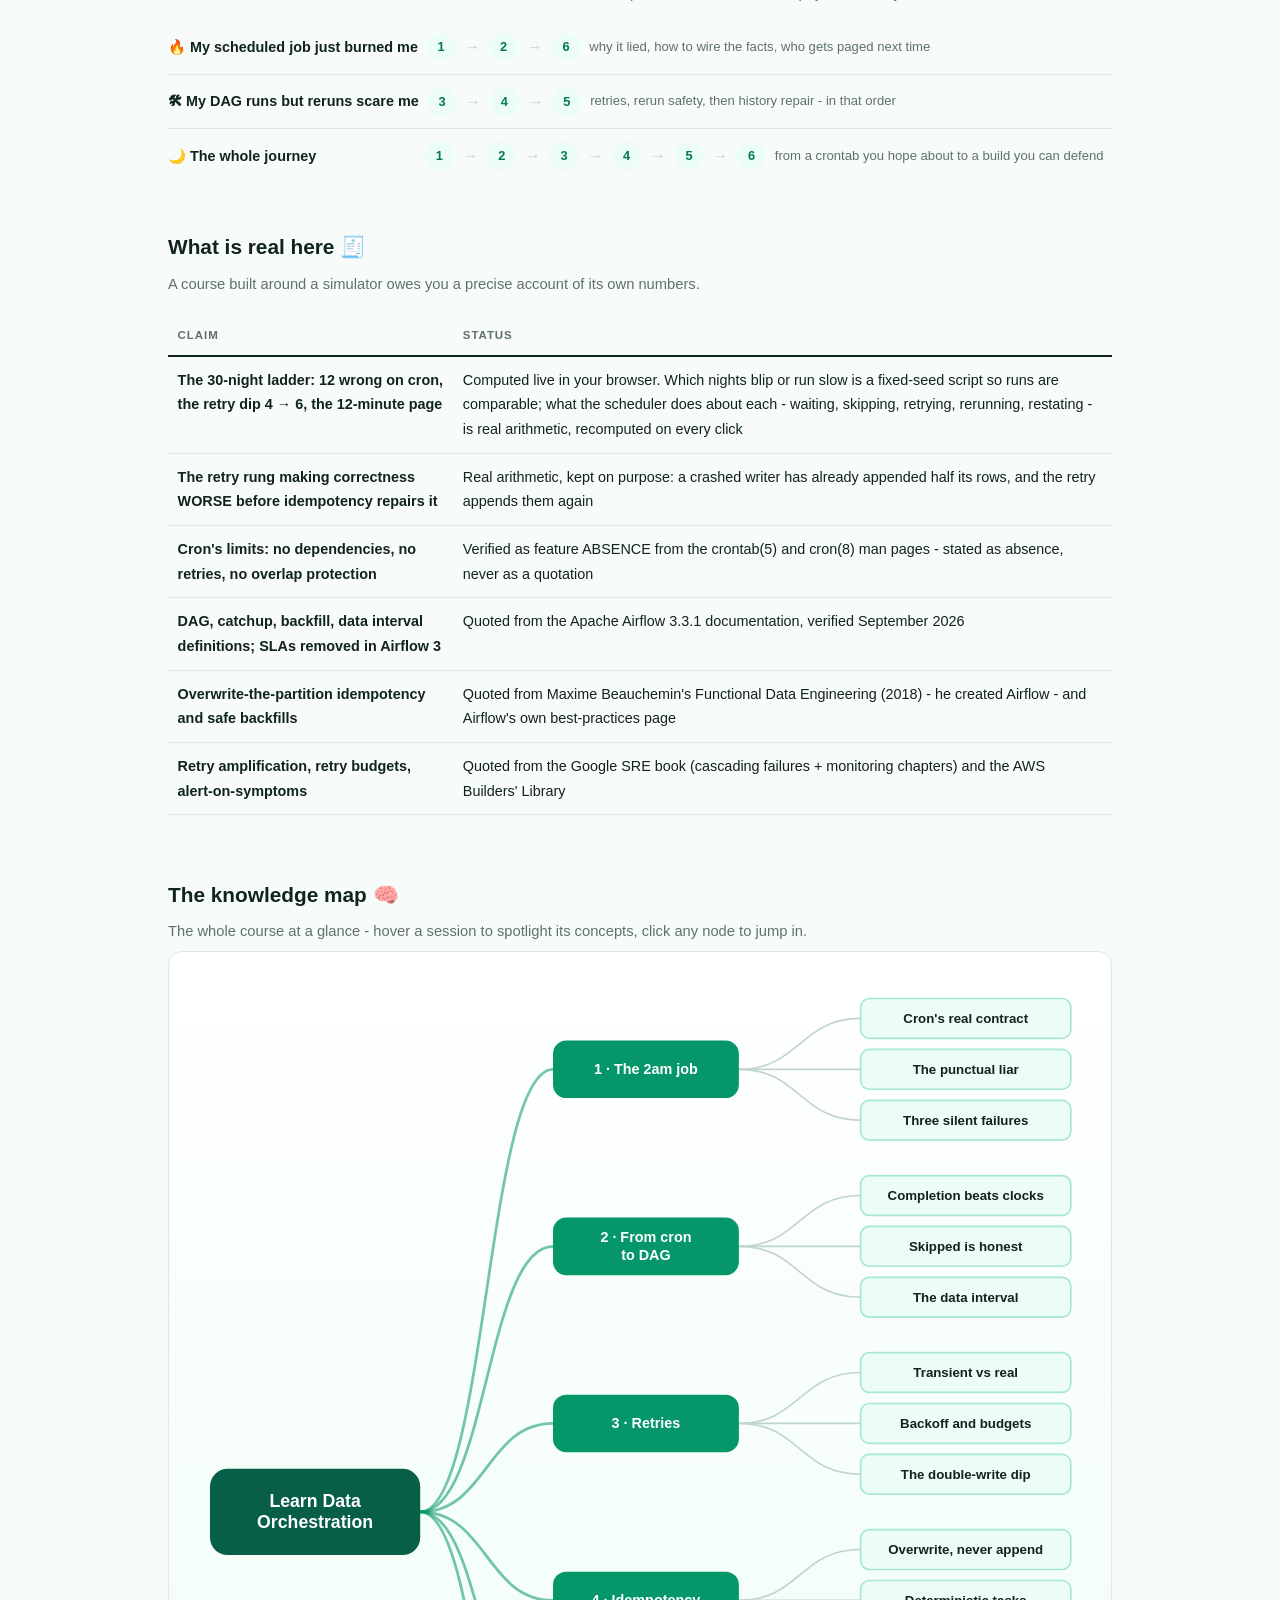
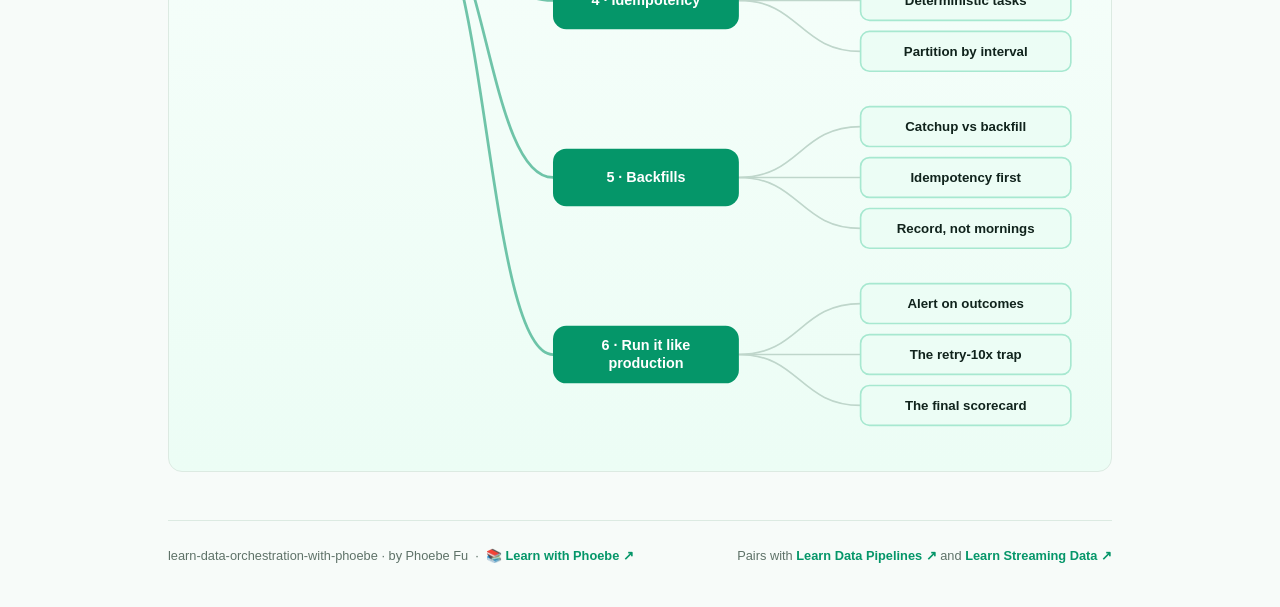
==== commit a7de5014: "Fix unreadable pills and labels: white text on the amber fill The "Real world" pill, build-along ste" ====
--- a/index.html
+++ b/index.html
@@ -17,7 +17,7 @@
 <meta name="twitter:image" content="https://phoebefu6.github.io/learn-data-orchestration-with-phoebe/assets/og-cover.png">
 <!-- social:end -->
 <title>Learn Data Orchestration with Phoebe</title>
-<link rel="stylesheet" href="assets/style.css?v=1">
+<link rel="stylesheet" href="assets/style.css?v=5">
 <style>
 
   .stats-row { display: flex; gap: 2.4rem; margin-top: 1.5rem; flex-wrap: wrap; }
--- a/assets/style.css
+++ b/assets/style.css
@@ -86,8 +86,9 @@
   border-bottom: 1px solid var(--hairline);
   padding: .55rem 0;
 }
-.toolbar .wrap { display: flex; align-items: center; gap: .6rem; }
-.toolbar .crumb { font-size: .8rem; color: var(--muted); font-weight: 600; margin-right: auto; }
+.toolbar .wrap { display: flex; align-items: center; gap: .5rem; flex-wrap: nowrap; }
+.toolbar .crumb { font-size: .8rem; color: var(--muted); font-weight: 600; margin-right: auto; min-width: 0; white-space: nowrap; overflow: hidden; text-overflow: ellipsis; }
+.toolbar .btn { white-space: nowrap; flex: none; padding: .38rem .8rem; font-size: .78rem; line-height: 1.2; }
 .toolbar .crumb a { color: var(--indigo); text-decoration: none; }
 .btn {
   border: 1px solid var(--hairline);
@@ -207,7 +208,7 @@
 .pill.solid { background: var(--indigo); color: #fff; }
 .pill.light { background: var(--indigo-50); color: var(--indigo); }
 .pill.inkpill { background: var(--ink); color: #fff; }
-.pill.amber, .pill.peach { background: var(--amber); color: var(--amber-ink); }
+.pill.amber, .pill.peach { background: var(--amber); color: #fff; }
 .pill.bare { color: var(--faint); }
 
 /* ---------- 4D grid ---------- */
@@ -265,7 +266,7 @@
   padding: .15rem .7rem;
 }
 .prompt-box.bad .label { background: var(--faint); color: var(--ink); }
-.prompt-box.good .label { background: var(--amber); color: var(--amber-ink); }
+.prompt-box.good .label { background: var(--amber); color: #fff; }
 .copy-btn {
   position: absolute;
   top: .7rem;
@@ -282,16 +283,20 @@
   transition: background .15s ease;
 }
 .copy-btn:hover { background: rgba(255,255,255,.22); }
-.copy-btn.copied { background: var(--amber); border-color: var(--amber); color: var(--amber-ink); }
+.copy-btn.copied { background: var(--amber); border-color: var(--amber); color: #fff; }
 
 /* ---------- demo steps ---------- */
 .steps { counter-reset: step; margin: .6rem 0 1rem; }
 .step {
-  display: flex;
-  gap: .9rem;
+  display: grid;
+  grid-template-columns: max-content minmax(0, 1fr);
+  column-gap: .9rem;
+  row-gap: .2rem;
   padding: .85rem 0;
   border-bottom: .5px solid var(--hairline);
 }
+.step > * { grid-column: 2; min-width: 0; }
+.step > .prompt-box { margin: .8rem 0 .4rem; }
 .step:last-child { border-bottom: none; }
 .step::before {
   counter-increment: step;
@@ -330,7 +335,7 @@
 .callout.example .ex-pill {
   display: inline-block;
   background: var(--amber);
-  color: var(--amber-ink);
+  color: #fff;
   border-radius: 999px;
   padding: .15rem .7rem;
   font-size: .68rem;
@@ -672,7 +677,7 @@
   font-family: inherit; transition: all .14s ease; white-space: nowrap;
 }
 .sql-btn:hover { background: rgba(255,255,255,.2); }
-.sql-btn.sql-run { background: var(--amber); color: var(--amber-ink); border-color: var(--amber); }
+.sql-btn.sql-run { background: var(--amber); color: #fff; border-color: var(--amber); }
 .sql-btn.sql-run:hover { filter: brightness(1.05); }
 .sql-label {
   display: block;
@@ -795,7 +800,10 @@
   /* 44px tap targets */
   details.card summary { min-height: 44px; }
   .qopt { min-height: 44px; display: flex; align-items: center; padding: .7rem .9rem; }
-  .toolbar .btn, .pagefoot a { min-height: 44px; display: inline-flex; align-items: center; }
+  .toolbar .btn, .pagefoot a { min-height: 44px; display: inline-flex; align-items: center; justify-content: center; }
+  .toolbar .crumb, .toolbar #zoom-toggle { display: none; }
+  .toolbar .btn { flex: 1 1 0; padding: .3rem .4rem; font-size: .72rem; }
+  table.clean { display: block; overflow-x: auto; -webkit-overflow-scrolling: touch; }
 }
 
 @media (max-width: 640px) {
@@ -923,7 +931,7 @@
   z-index: 2;
 }
 .hs-pin:hover { transform: translate(-50%, -50%) scale(1.18); }
-.hs-pin.on { background: var(--amber); color: var(--amber-ink); }
+.hs-pin.on { background: var(--amber); color: #fff; }
 .hs-pin::before {
   content: ""; position: absolute; inset: -7px; border-radius: 999px;
   border: 2px solid var(--indigo); opacity: 0;
@@ -1069,7 +1077,7 @@
   padding: 4px 11px; border-radius: 999px;
   background: rgba(255,255,255,.15);
 }
-.stakes-read .sk-delta.good { background: var(--amber); color: var(--amber-ink); }
+.stakes-read .sk-delta.good { background: var(--amber); color: #fff; }
 .stakes-read .sk-delta.bad { background: #FCA5A5; color: #7f1d1d; }
 
 /* --- 6. scorecard: halfway self-grade ------------------ */
@@ -1105,7 +1113,7 @@
   background: var(--indigo-50); color: var(--indigo-deep);
   border: 1px solid var(--indigo-soft); cursor: default;
 }
-.pp-pill.full { background: var(--amber); color: var(--amber-ink); border-color: var(--amber); }
+.pp-pill.full { background: var(--amber); color: #fff; border-color: var(--amber); }
 .pp-strip { display: flex; gap: 10px; flex-wrap: wrap; margin: 18px 0 6px; }
 .pp-stamp {
   display: flex; flex-direction: column; align-items: center; gap: 6px;
@@ -1132,7 +1140,7 @@
   display: inline-block; margin-bottom: 7px;
   font: 800 0.68rem Inter, sans-serif; letter-spacing: .07em;
   text-transform: uppercase; padding: 3px 10px; border-radius: 999px;
-  background: var(--amber); color: var(--amber-ink);
+  background: var(--amber); color: #fff;
 }
 
 /* --- mobile floor (desktop is the product) ------------- */
@@ -1180,7 +1188,7 @@
 .dh-cell { font: 700 0.66rem ui-monospace, Menlo, monospace; padding: 3px 6px; border-radius: 5px;
   background: var(--indigo-50); color: var(--indigo-deep); transition: all .1s linear; }
 .dh-cell.rest { background: var(--paper); color: var(--faint); }
-.dh-cell.now { background: var(--amber); color: var(--amber-ink); transform: scale(1.18); }
+.dh-cell.now { background: var(--amber); color: #fff; transform: scale(1.18); }
 .dh-panel { border: 1px solid var(--hairline); border-radius: var(--radius); background: #fff; overflow: hidden; }
 .dh-phead { display: flex; align-items: center; gap: 10px; flex-wrap: wrap;
   padding: 13px 16px; background: var(--indigo-50); border-bottom: 1px solid var(--hairline); }
@@ -1339,3 +1347,23 @@
 .oc-tracerow.bad { border-left-color:#B91C1C; background:#FEF2F2; }
 .oc-tracetail { font-size:.85rem; font-weight:600; color:var(--ink); padding:6px 10px; }
 .oc-verdict { font-size:.92rem; color:var(--ink); background:var(--indigo-50); border-left:3px solid var(--indigo); padding:10px 14px; border-radius:0 10px 10px 0; margin:12px 0 0; }
+
+/* ---------- footer session nav ----------
+   .pagenav is also the fixed side-dot strip app.js builds, and that strip is
+   hidden below 74rem. The footer reuses the class, so without these overrides
+   the prev/next links render at 0x0 on every screen under 1184px. */
+.pagefoot .pagenav {
+  display: flex;
+  position: static; transform: none; right: auto; top: auto; z-index: auto;
+  flex-direction: row; align-items: center; justify-content: space-between;
+  gap: 1rem; flex-wrap: wrap; margin-top: .6rem;
+}
+.pagefoot .pagenav a {
+  width: auto; height: auto; border: 0; background: none; border-radius: 0;
+  display: inline; font-size: .85rem; font-weight: 700; color: var(--indigo);
+  text-decoration: none;
+}
+.pagefoot .pagenav a:hover { transform: none; text-decoration: underline; border-color: transparent; }
+.pagefoot .pagenav a.active { background: none; }
+.pagefoot .pagenav a .nlabel { display: none; }
+@media (max-width: 74rem) { .pagefoot .pagenav { display: flex; } }
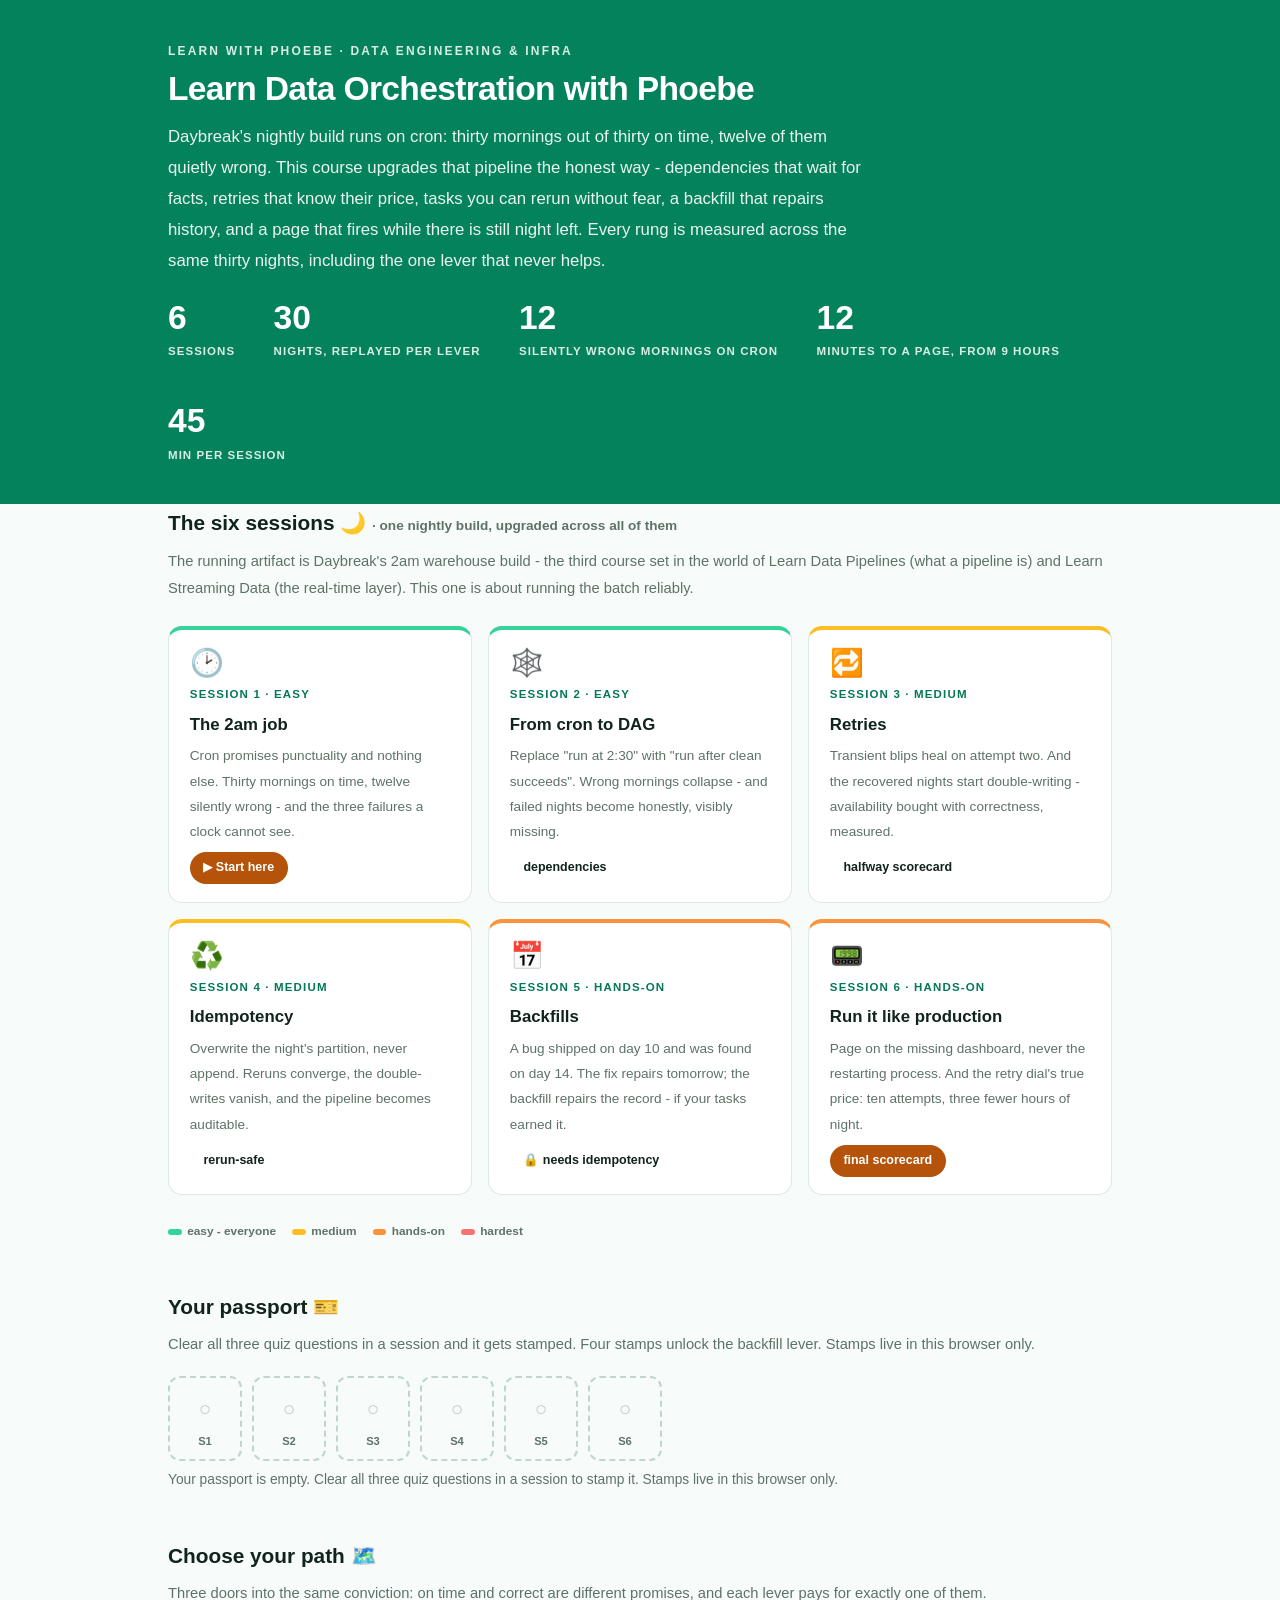
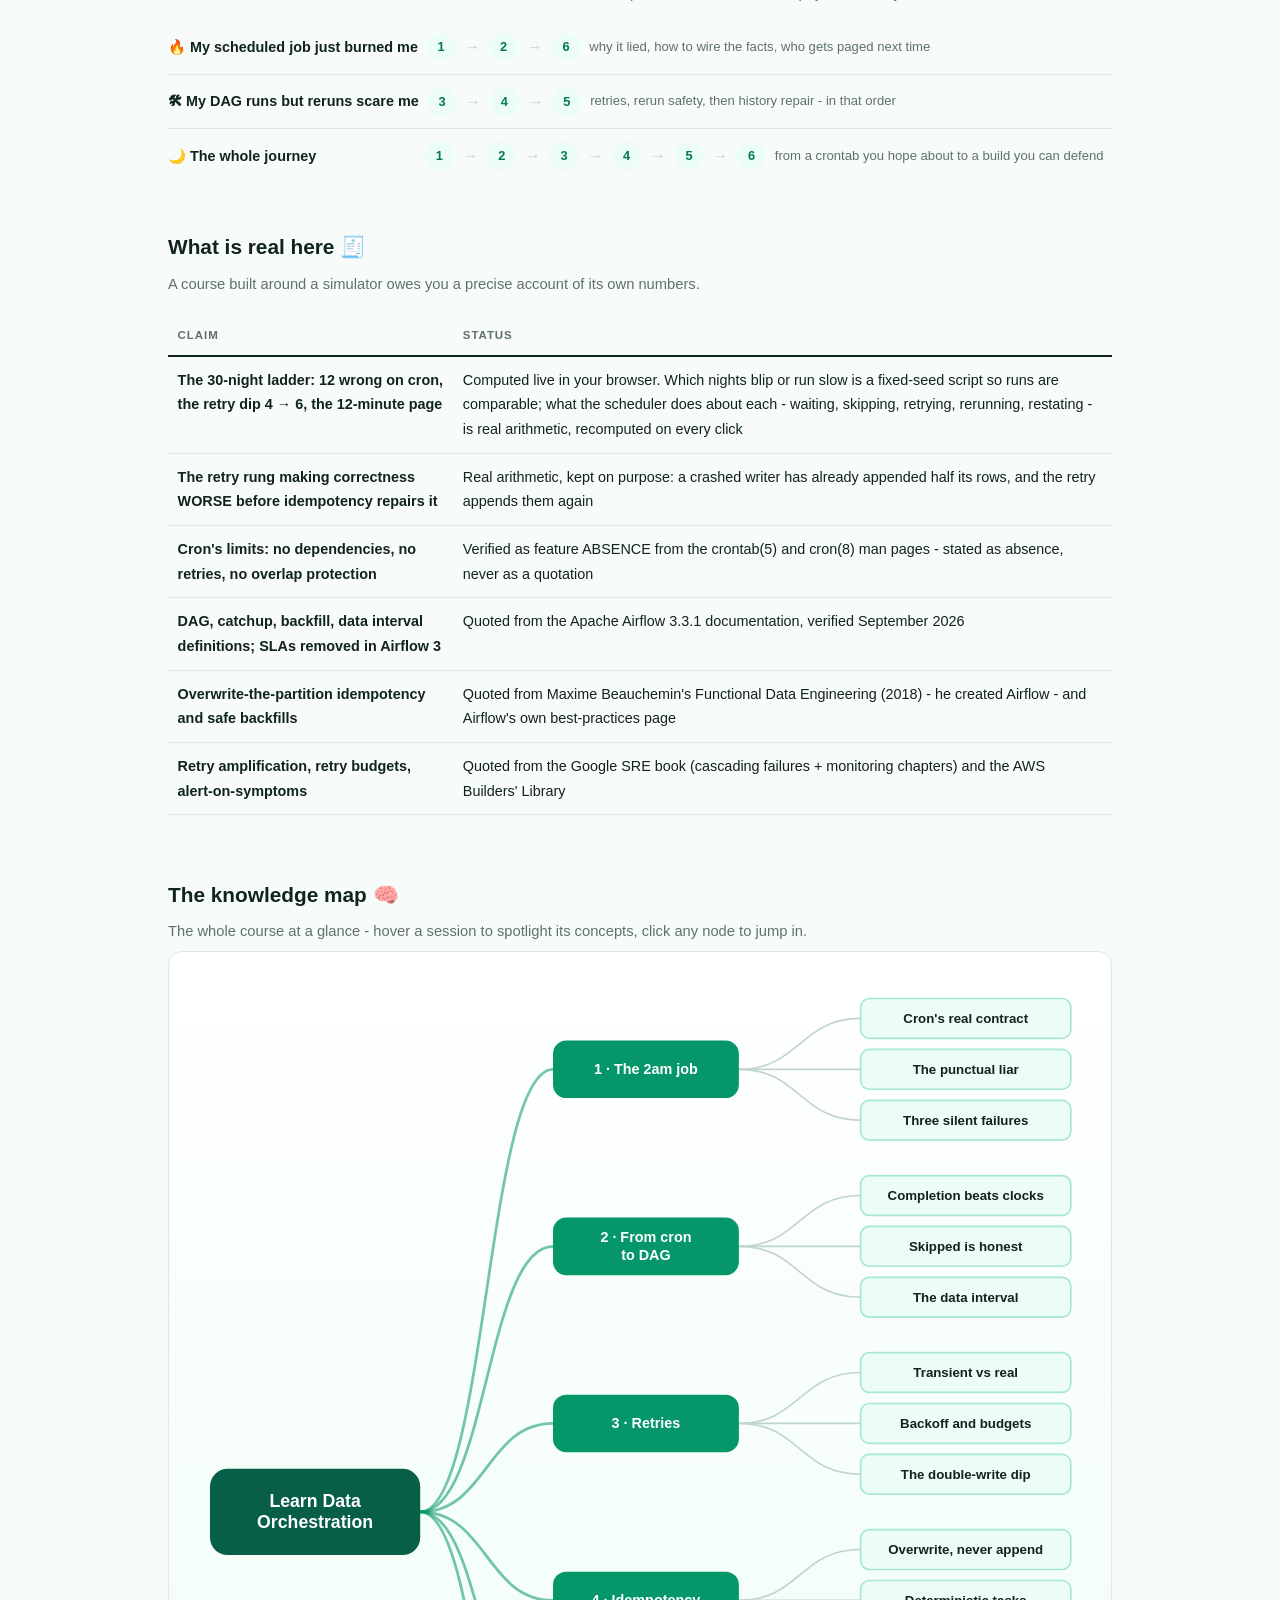
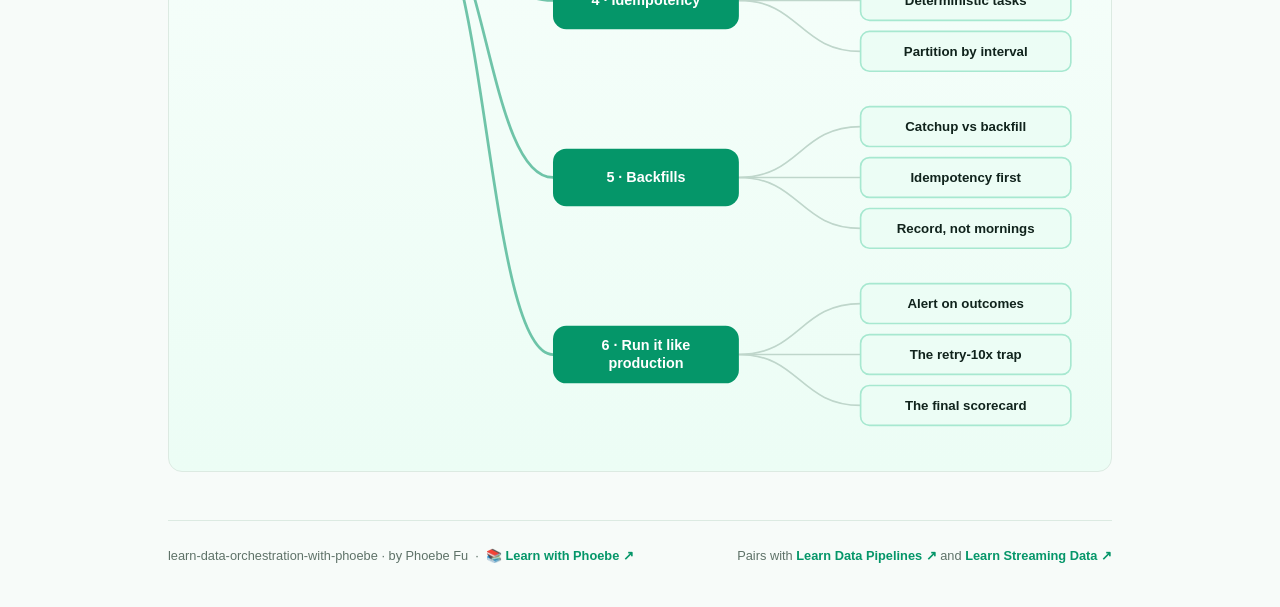
==== commit e94ffd7f: "Raise every text-on-fill pair to WCAG AA (lowest was 1.5:1) 21 rule(s) drew text on a solid fill bel" ====
--- a/index.html
+++ b/index.html
@@ -17,7 +17,7 @@
 <meta name="twitter:image" content="https://phoebefu6.github.io/learn-data-orchestration-with-phoebe/assets/og-cover.png">
 <!-- social:end -->
 <title>Learn Data Orchestration with Phoebe</title>
-<link rel="stylesheet" href="assets/style.css?v=5">
+<link rel="stylesheet" href="assets/style.css?v=6">
 <style>
 
   .stats-row { display: flex; gap: 2.4rem; margin-top: 1.5rem; flex-wrap: wrap; }
--- a/assets/style.css
+++ b/assets/style.css
@@ -3,6 +3,9 @@
    (CSS var names still read --indigo/--amber; they hold SQL-blue values.) */
 
 :root {
+  --indigo-solid: #04825B;
+  --indigo-text: #047D58;
+  --faint-text: #4E7B65;
   --indigo: #059669;
   --indigo-deep: #065F46;
   --indigo-mid: #2FB58C;
@@ -39,7 +42,7 @@
 
 /* ---------- header band ---------- */
 .masthead {
-  background: var(--indigo);
+  background: var(--indigo-solid);
   color: #fff;
   padding: 2.5rem 0 2.25rem;
 }
@@ -71,7 +74,7 @@
   font-weight: 600;
   white-space: nowrap;
 }
-.chip.level { background: #fff; color: var(--indigo); }
+.chip.level { background: #fff; color: var(--indigo-text); }
 .chip.audience { background: rgba(255,255,255,.16); color: #fff; border: 1px solid rgba(255,255,255,.35); }
 .chip.time { background: var(--ink); color: #fff; font-variant-numeric: tabular-nums; }
 
@@ -103,7 +106,7 @@
   transition: all .15s ease;
 }
 .btn:hover { border-color: var(--indigo); color: var(--indigo); }
-.btn.primary { background: var(--indigo); border-color: var(--indigo); color: #fff; }
+.btn.primary { background: var(--indigo-solid); border-color: var(--indigo-solid); color: #fff; }
 .btn.primary:hover { background: var(--indigo-deep); }
 
 /* ---------- sections ---------- */
@@ -137,7 +140,7 @@
   text-transform: uppercase;
   letter-spacing: .08em;
 }
-.tag.concept { background: var(--indigo-50); color: var(--indigo); }
+.tag.concept { background: var(--indigo-50); color: var(--indigo-text); }
 .tag.demo { background: var(--amber-50); color: var(--amber-ink); }
 .tag.exercise { background: var(--ink); color: #fff; }
 
@@ -153,7 +156,7 @@
   border-radius: 999px;
   flex: none;
 }
-.mode.live { background: var(--indigo); color: #fff; }
+.mode.live { background: var(--indigo-solid); color: #fff; }
 .mode.self { background: #fff; color: var(--muted); border: 1px solid var(--hairline); }
 
 /* ---------- accordions ---------- */
@@ -205,8 +208,8 @@
   font-size: .78rem;
   font-weight: 600;
 }
-.pill.solid { background: var(--indigo); color: #fff; }
-.pill.light { background: var(--indigo-50); color: var(--indigo); }
+.pill.solid { background: var(--indigo-solid); color: #fff; }
+.pill.light { background: var(--indigo-50); color: var(--indigo-text); }
 .pill.inkpill { background: var(--ink); color: #fff; }
 .pill.amber, .pill.peach { background: var(--amber); color: #fff; }
 .pill.bare { color: var(--faint); }
@@ -255,7 +258,7 @@
   position: absolute;
   top: -0.7rem;
   left: 1rem;
-  background: var(--indigo);
+  background: var(--indigo-solid);
   color: #fff;
   font-family: "Inter", -apple-system, sans-serif;
   font-size: .68rem;
@@ -305,7 +308,7 @@
   width: 1.7rem; height: 1.7rem;
   border-radius: 999px;
   background: var(--indigo-50);
-  color: var(--indigo);
+  color: var(--indigo-text);
   font-weight: 700;
   font-size: .85rem;
   display: inline-flex;
@@ -541,7 +544,7 @@
   font-variant-numeric: tabular-nums;
 }
 .journey a:hover { border-color: #fff; transform: scale(1.12); }
-.journey a.here { background: #fff; color: var(--indigo); border-color: #fff; }
+.journey a.here { background: #fff; color: var(--indigo-text); border-color: #fff; }
 .journey a.dd-chip { width: auto; border-radius: 999px; padding: 0 .7rem; font-size: .72rem; }
 
 /* ---------- check-yourself quiz ---------- */
@@ -569,7 +572,7 @@
   transition: all .15s ease;
 }
 .quiz-q .qopt:hover { border-color: var(--indigo); background: var(--indigo-50); }
-.quiz-q .qopt.correct { background: var(--indigo); border-color: var(--indigo); color: #fff; font-weight: 600; }
+.quiz-q .qopt.correct { background: var(--indigo-solid); border-color: var(--indigo-solid); color: #fff; font-weight: 600; }
 .quiz-q .qopt.correct::after { content: "  ✓"; }
 .quiz-q .qopt.wrong { background: #FEF2F2; border-color: #FCA5A5; color: #991B1B; animation: qshake .3s ease; }
 .quiz-q .qopt.wrong::after { content: "  ✗ try again"; font-size: .78rem; }
@@ -902,7 +905,7 @@
   content: "⇄"; position: absolute; top: 50%; left: 50%;
   transform: translate(-50%, -50%);
   width: 30px; height: 30px; border-radius: 999px;
-  background: var(--indigo); color: #fff;
+  background: var(--indigo-solid); color: #fff;
   display: grid; place-items: center;
   font-size: 0.85rem; font-weight: 800;
   box-shadow: 0 3px 12px rgba(0,0,0,.22);
@@ -923,7 +926,7 @@
   position: absolute; left: var(--x); top: var(--y);
   transform: translate(-50%, -50%);
   width: 27px; height: 27px; border-radius: 999px;
-  border: 2px solid #fff; background: var(--indigo); color: #fff;
+  border: 2px solid #fff; background: var(--indigo-solid); color: #fff;
   font: 800 0.78rem/1 Inter, sans-serif;
   display: grid; place-items: center; cursor: pointer;
   box-shadow: 0 2px 9px rgba(0,0,0,.28);
@@ -989,9 +992,9 @@
 .tick-btn {
   font: 700 0.8rem Inter, sans-serif; cursor: pointer;
   padding: 7px 15px; border-radius: 999px;
-  border: 1px solid var(--indigo); background: var(--indigo); color: #fff;
-}
-.tick-btn.ghost { background: #fff; color: var(--indigo); }
+  border: 1px solid var(--indigo-solid); background: var(--indigo-solid); color: #fff;
+}
+.tick-btn.ghost { background: #fff; color: var(--indigo-text); }
 .tick-btn:disabled { opacity: .4; cursor: not-allowed; }
 .tick-note {
   display: none; margin-top: 12px; padding: 13px 15px;
@@ -1019,7 +1022,7 @@
 .tr-go {
   font: 800 0.8rem Inter, sans-serif; cursor: pointer;
   padding: 0 18px; border-radius: 9px; min-height: 44px;
-  border: 1px solid var(--indigo); background: var(--indigo); color: #fff;
+  border: 1px solid var(--indigo-solid); background: var(--indigo-solid); color: #fff;
 }
 .tr-out {
   display: none; margin-top: 12px; padding: 13px 15px;
@@ -1094,7 +1097,7 @@
   border: 1px solid var(--hairline); background: #fff; color: var(--muted);
   font: 800 0.82rem Inter, sans-serif;
 }
-.sc-opts button.on { background: var(--indigo); border-color: var(--indigo); color: #fff; }
+.sc-opts button.on { background: var(--indigo-solid); border-color: var(--indigo-solid); color: #fff; }
 .sc-total {
   margin-top: 16px; padding: 15px 17px; border-radius: 10px;
   background: var(--indigo-50); border-left: 3px solid var(--indigo);
@@ -1187,7 +1190,7 @@
 .dh-track { display: flex; flex-wrap: wrap; gap: 3px; }
 .dh-cell { font: 700 0.66rem ui-monospace, Menlo, monospace; padding: 3px 6px; border-radius: 5px;
   background: var(--indigo-50); color: var(--indigo-deep); transition: all .1s linear; }
-.dh-cell.rest { background: var(--paper); color: var(--faint); }
+.dh-cell.rest { background: var(--paper); color: var(--faint-text); }
 .dh-cell.now { background: var(--amber); color: #fff; transform: scale(1.18); }
 .dh-panel { border: 1px solid var(--hairline); border-radius: var(--radius); background: #fff; overflow: hidden; }
 .dh-phead { display: flex; align-items: center; gap: 10px; flex-wrap: wrap;
@@ -1217,8 +1220,8 @@
 .dh-fnote { font-size: 0.8rem; color: var(--muted); }
 .dh-acts { display: flex; gap: 8px; padding: 14px 16px; flex-wrap: wrap; }
 .dh-btn { font: 800 0.8rem Inter, sans-serif; cursor: pointer; padding: 9px 17px;
-  border-radius: 999px; border: 1px solid var(--indigo); background: var(--indigo); color: #fff; }
-.dh-btn.ghost { background: #fff; color: var(--indigo); }
+  border-radius: 999px; border: 1px solid var(--indigo-solid); background: var(--indigo-solid); color: #fff; }
+.dh-btn.ghost { background: #fff; color: var(--indigo-text); }
 .dh-btn:disabled { opacity: .4; cursor: not-allowed; }
 .dh-verdict { margin: 14px 0 0; padding: 13px 16px; border-radius: 10px; font-size: 0.9rem; line-height: 1.75; }
 .dh-verdict.ok { background: var(--indigo-50); border-left: 3px solid var(--indigo); }
@@ -1336,7 +1339,7 @@
 .oc-kill { display:flex; gap:10px; align-items:center; flex-wrap:wrap; margin:14px 0 8px; }
 .oc-klab { font-size:.85rem; font-weight:700; color:var(--ink); }
 .oc-sel { font-family:inherit; font-size:.85rem; padding:.35rem .6rem; border:1px solid var(--hairline); border-radius:8px; background:#fff; color:var(--ink); }
-.oc-kbtn { font-family:inherit; font-size:.8rem; font-weight:600; padding:.4rem 1rem; border-radius:999px; border:1px solid var(--indigo); background:var(--indigo); color:#fff; cursor:pointer; }
+.oc-kbtn { font-family:inherit; font-size:.8rem; font-weight:600; padding:.4rem 1rem; border-radius:999px; border:1px solid var(--indigo-solid); background:var(--indigo-solid); color:#fff; cursor:pointer; }
 .oc-kbtn:hover { background:var(--indigo-deep); }
 .oc-trace { display:grid; gap:4px; margin:8px 0; }
 .oc-tracehead { font-size:.8rem; font-weight:700; color:var(--muted); text-transform:uppercase; letter-spacing:.05em; }
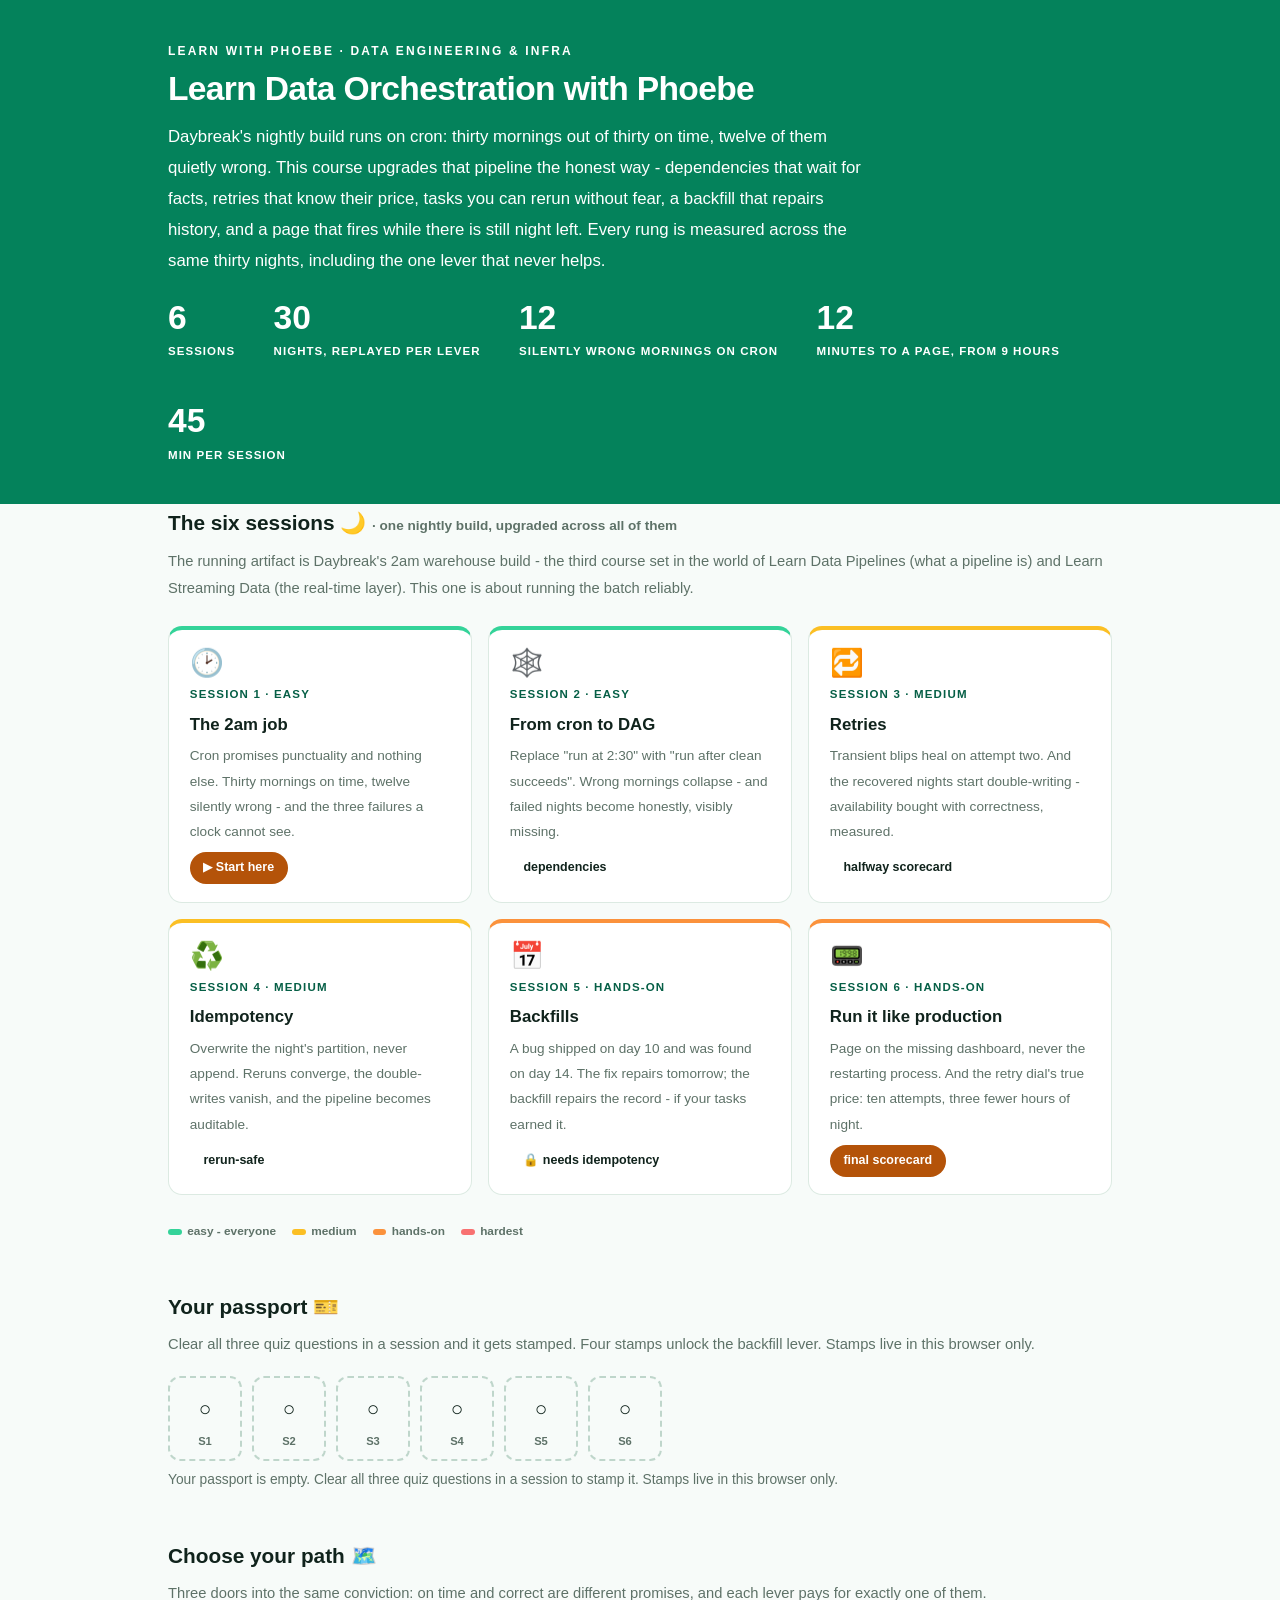
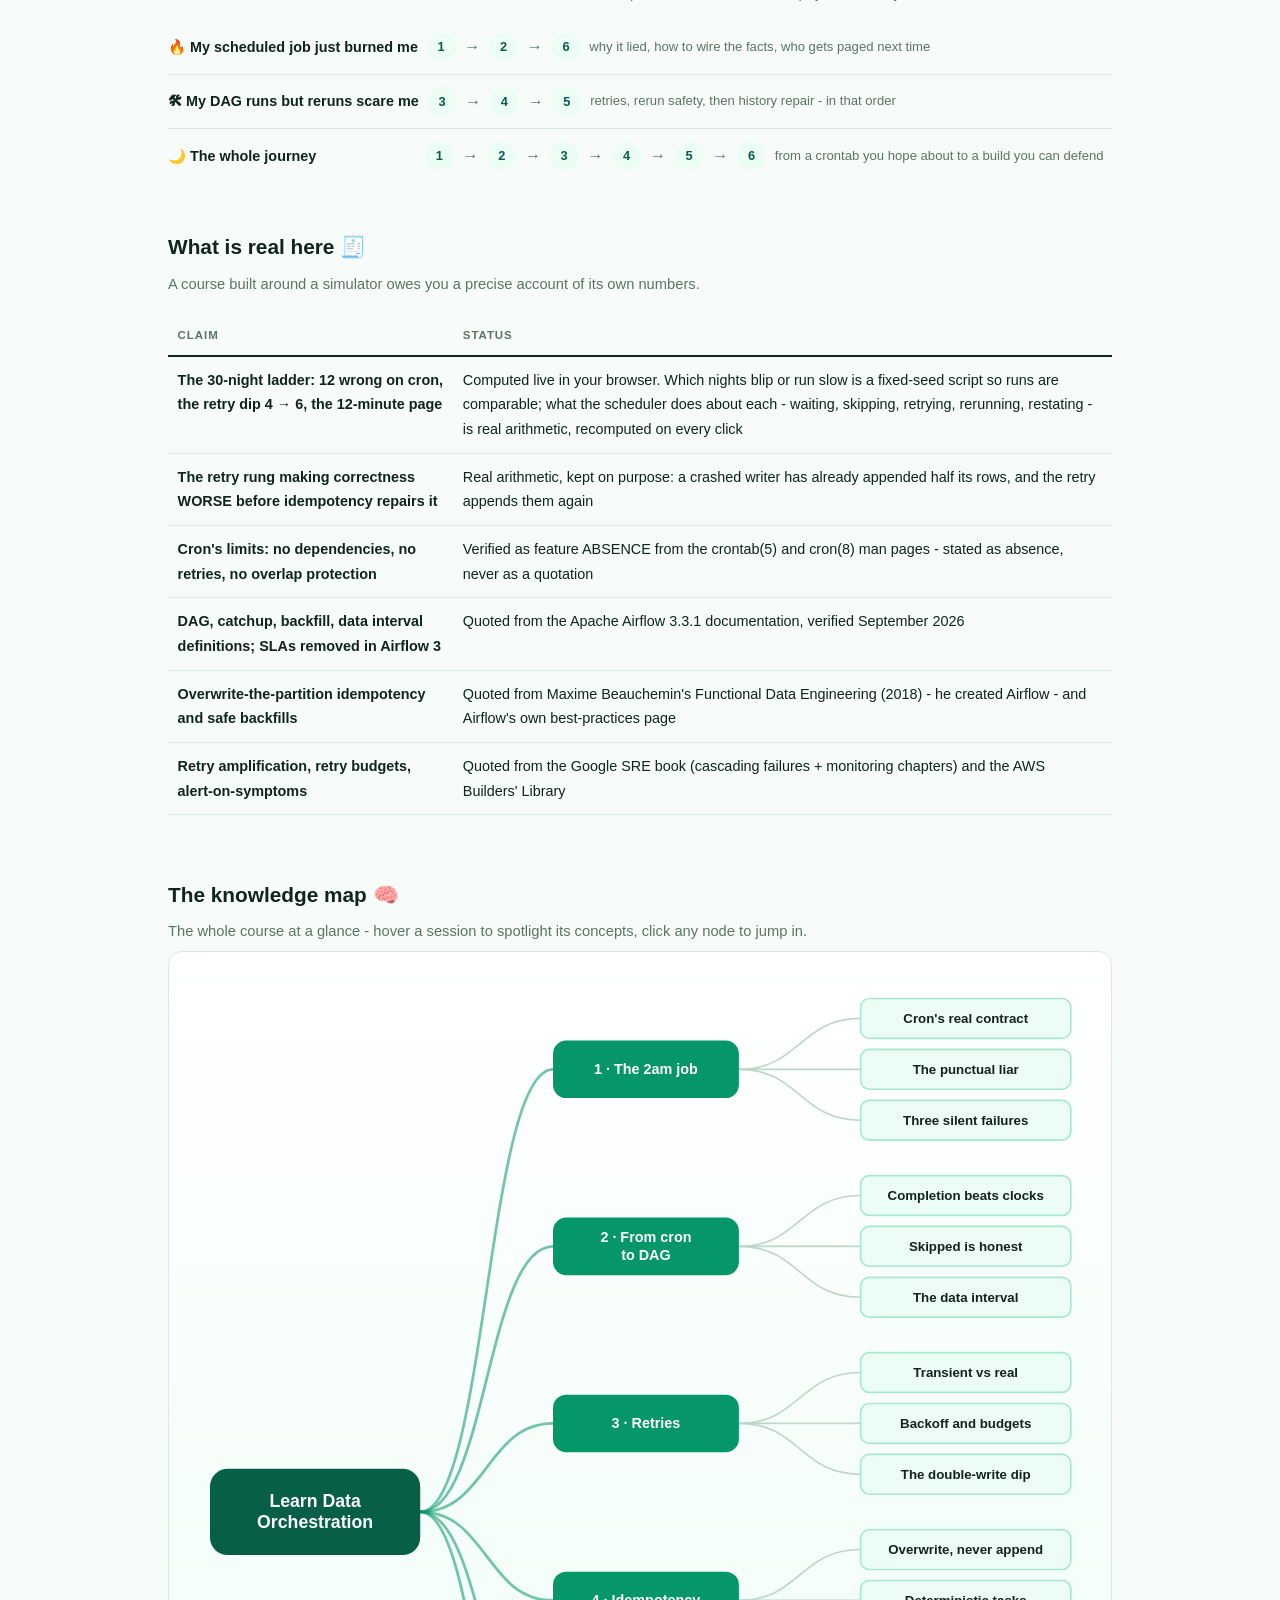
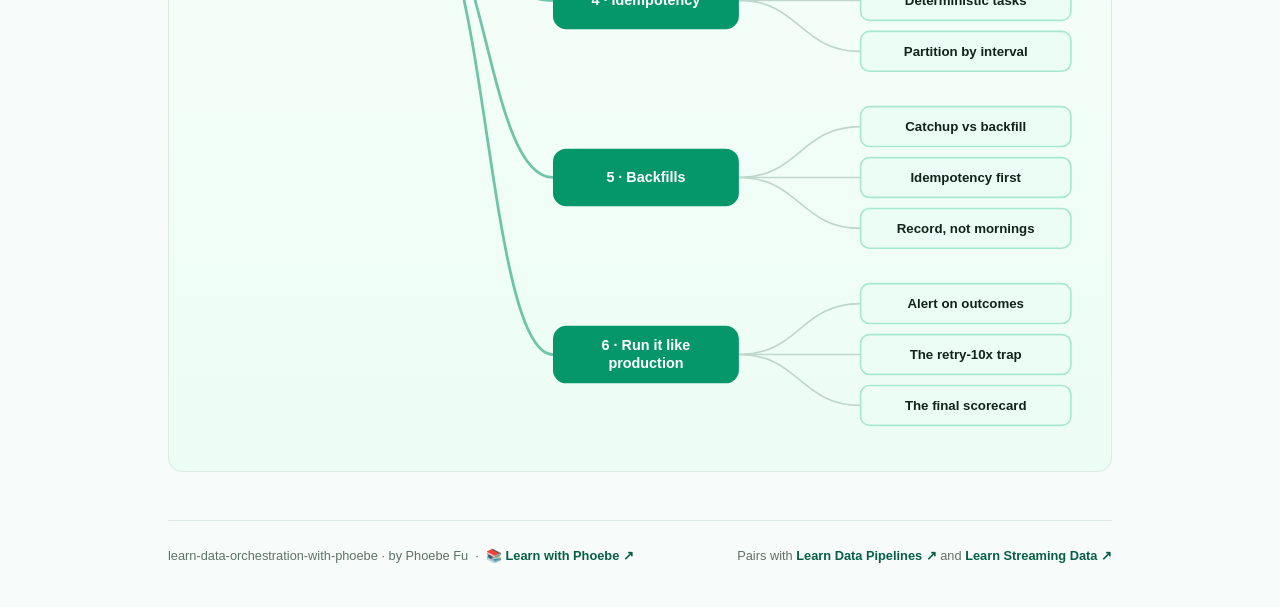
==== commit 193dc204: "Light surfaces everywhere: lightbox, cheat panel, code boxes; contrast and phone-width fixes Every d" ====
--- a/index.html
+++ b/index.html
@@ -17,12 +17,12 @@
 <meta name="twitter:image" content="https://phoebefu6.github.io/learn-data-orchestration-with-phoebe/assets/og-cover.png">
 <!-- social:end -->
 <title>Learn Data Orchestration with Phoebe</title>
-<link rel="stylesheet" href="assets/style.css?v=6">
+<link rel="stylesheet" href="assets/style.css?v=27">
 <style>
 
   .stats-row { display: flex; gap: 2.4rem; margin-top: 1.5rem; flex-wrap: wrap; }
   .stat b { display: block; font-size: 2.1rem; font-weight: 800; line-height: 1.05; font-variant-numeric: tabular-nums; }
-  .stat span { font-size: .72rem; opacity: .85; text-transform: uppercase; letter-spacing: .09em; font-weight: 600; }
+  .stat span { font-size: .72rem; opacity: 1; text-transform: uppercase; letter-spacing: .09em; font-weight: 600; }
 
   .course-grid { display: grid; grid-template-columns: repeat(auto-fit, minmax(17rem, 1fr)); gap: 1rem; margin-top: 1.5rem; }
   .course-card {
@@ -57,7 +57,7 @@
   .path b { min-width: 15.5rem; font-size: .9rem; }
   .path .pstep { background: var(--indigo-50); color: #047857; border-radius: 999px; padding: .16rem .68rem; font-weight: 700; font-size: .8rem; text-decoration: none; transition: all .12s ease; }
   .path .pstep:hover { background: var(--indigo); color: #fff; }
-  .path .parr { color: var(--faint); font-weight: 700; }
+  .path .parr { color: var(--muted); font-weight: 700; }
 
   .mm-section { margin-top: 1.6rem; }
   .mm-section h2 { font-size: 1.3rem; font-weight: 800; margin-bottom: .2rem; }
@@ -70,6 +70,7 @@
   .mm-link:hover .mm-node rect { filter: brightness(1.06); }
   .mm-edge { transition: opacity .15s ease; }
 </style>
+<style>/* contrast-patch-2 */ .cnum, .course-card .cnum, .paths a, .pagefoot a, .pstep, .path .pstep { color: var(--indigo-deep); }</style>
 </head>
 <body>
 
@@ -283,6 +284,6 @@
 };
 </script>
 <script src="assets/mindmap.js?v=1"></script>
-<script src="assets/app.js?v=1"></script>
+<script src="assets/app.js?v=27"></script>
 </body>
 </html>
--- a/assets/style.css
+++ b/assets/style.css
@@ -5,7 +5,7 @@
 :root {
   --indigo-solid: #04825B;
   --indigo-text: #047D58;
-  --faint-text: #4E7B65;
+  --faint-text: #49745F;
   --indigo: #059669;
   --indigo-deep: #065F46;
   --indigo-mid: #2FB58C;
@@ -19,8 +19,8 @@
   --amber-ink: #3A2400;
   --amber-50: #FFF7E6;
   --paper: #F7FBF9;
-  --code-bg: #0C1F18;
-  --code-ink: #DFEFE7;
+  --code-bg: #ECFDF5;
+  --code-ink: #10231C;
   --radius: 14px;
 }
 
@@ -50,7 +50,7 @@
   font-size: .75rem;
   letter-spacing: .18em;
   text-transform: uppercase;
-  opacity: .85;
+  opacity: 1;
   font-weight: 600;
 }
 .masthead h1 {
@@ -61,7 +61,7 @@
   letter-spacing: -.02em;
 }
 .masthead h1 .accent { color: inherit; }
-.masthead .sub { font-size: 1.05rem; opacity: .92; max-width: 44rem; }
+.masthead .sub { font-size: 1.05rem; opacity: 1; max-width: 44rem; }
 
 .chip-row { display: flex; flex-wrap: wrap; gap: .5rem; margin-top: 1.1rem; }
 .chip {
@@ -75,7 +75,7 @@
   white-space: nowrap;
 }
 .chip.level { background: #fff; color: var(--indigo-text); }
-.chip.audience { background: rgba(255,255,255,.16); color: #fff; border: 1px solid rgba(255,255,255,.35); }
+.chip.audience { background: rgba(255,255,255,.08); color: #fff; border: 1px solid rgba(255,255,255,.35); }
 .chip.time { background: var(--ink); color: #fff; font-variant-numeric: tabular-nums; }
 
 
@@ -212,7 +212,7 @@
 .pill.light { background: var(--indigo-50); color: var(--indigo-text); }
 .pill.inkpill { background: var(--ink); color: #fff; }
 .pill.amber, .pill.peach { background: var(--amber); color: #fff; }
-.pill.bare { color: var(--faint); }
+.pill.bare { color: var(--muted); }
 
 /* ---------- 4D grid ---------- */
 .grid-2 { display: grid; grid-template-columns: repeat(auto-fit, minmax(15rem, 1fr)); gap: .8rem; margin: .5rem 0 1rem; }
@@ -241,10 +241,11 @@
 table.clean td:first-child { font-weight: 600; }
 
 /* ---------- prompt boxes ---------- */
-.prompt-box {
+.prompt-box{
   position: relative;
-  background: var(--code-bg);
-  color: var(--code-ink);
+  background: #ECFDF5;
+  border: 1px solid #DCEAE2;
+  color: #10231C;
   border-radius: var(--radius);
   padding: 1.1rem 1.2rem;
   margin: 1rem 0 1.2rem;
@@ -254,12 +255,12 @@
   white-space: pre-wrap;
   word-break: break-word;
 }
-.prompt-box .label {
+.prompt-box .label{
   position: absolute;
   top: -0.7rem;
   left: 1rem;
-  background: var(--indigo-solid);
-  color: #fff;
+  background: #047F59;
+  color: #FFFFFF;
   font-family: "Inter", -apple-system, sans-serif;
   font-size: .68rem;
   font-weight: 700;
@@ -270,13 +271,13 @@
 }
 .prompt-box.bad .label { background: var(--faint); color: var(--ink); }
 .prompt-box.good .label { background: var(--amber); color: #fff; }
-.copy-btn {
+.copy-btn{
   position: absolute;
   top: .7rem;
   right: .7rem;
-  background: rgba(255,255,255,.1);
-  border: 1px solid rgba(255,255,255,.25);
-  color: #fff;
+  background: #FFFFFF;
+  border: 1px solid #DCEAE2;
+  color: #10231C;
   border-radius: 999px;
   padding: .25rem .8rem;
   font-size: .72rem;
@@ -285,7 +286,7 @@
   font-family: "Inter", -apple-system, sans-serif;
   transition: background .15s ease;
 }
-.copy-btn:hover { background: rgba(255,255,255,.22); }
+.copy-btn:hover { background: #DCEAE2; }
 .copy-btn.copied { background: var(--amber); border-color: var(--amber); color: #fff; }
 
 /* ---------- demo steps ---------- */
@@ -375,11 +376,11 @@
   gap: .4rem;
 }
 
-.lightbox {
+.lightbox{
   position: fixed;
   inset: 0;
   z-index: 100;
-  background: rgba(16,35,28,.9);
+  background: rgba(247,251,249,.97);
   display: none;
   align-items: center;
   justify-content: center;
@@ -387,8 +388,10 @@
   cursor: zoom-out;
 }
 .lightbox.open { display: flex; }
-.lightbox .inner {
+.lightbox .inner{
   background: #fff;
+  border: 1px solid #DCEAE2;
+  box-shadow: 0 10px 40px rgba(16,35,28,.14);
   border-radius: var(--radius);
   padding: 2rem;
   max-width: 94vw;
@@ -396,13 +399,12 @@
   overflow: auto;
 }
 .lightbox .inner svg, .lightbox .inner img { width: min(88vw, 70rem); height: auto; }
-.lightbox .close-hint {
+.lightbox .close-hint{
   position: fixed;
   top: 1rem; right: 1.4rem;
-  color: #fff;
+  color: #10231C;
   font-size: .8rem;
   font-weight: 600;
-  opacity: .8;
 }
 
 /* ---------- courses covered ---------- */
@@ -421,19 +423,20 @@
 .covered-row .note { margin-left: auto; color: var(--muted); font-size: .78rem; text-align: right; }
 
 /* ---------- cheat sheet footer ---------- */
-.cheat {
-  background: var(--ink);
-  color: #fff;
+.cheat{
+  background: #ECFDF5;
+  border: 1px solid #DCEAE2;
+  color: #10231C;
   border-radius: var(--radius);
   padding: 1.6rem 1.6rem 1.3rem;
   margin-top: 3rem;
 }
 .cheat h3 { font-size: 1.1rem; margin-bottom: 1rem; }
-.cheat h3 span { color: var(--indigo-soft); }
+.cheat h3 span { color: #065F46; }
 .cheat .grid-2 { gap: 1rem; }
 .cheat .cheat-item { border-left: 3px solid var(--indigo-mid); padding-left: .8rem; }
-.cheat .cheat-item b { display: block; font-size: .85rem; color: var(--indigo-soft); }
-.cheat .cheat-item span { font-size: .82rem; opacity: .85; }
+.cheat .cheat-item b { display: block; font-size: .85rem; color: #065F46; }
+.cheat .cheat-item span { font-size: .82rem; color: #5E7268; }
 
 footer.pagefoot {
   border-top: 1px solid var(--hairline);
@@ -528,7 +531,7 @@
   margin-top: 1.1rem;
   flex-wrap: wrap;
 }
-.journey .jlabel { font-size: .7rem; font-weight: 700; text-transform: uppercase; letter-spacing: .09em; opacity: .8; margin-right: .3rem; }
+.journey .jlabel { font-size: .7rem; font-weight: 700; text-transform: uppercase; letter-spacing: .09em; opacity: 1; margin-right: .3rem; }
 .journey a {
   width: 1.7rem; height: 1.7rem;
   border-radius: 999px;
@@ -1126,7 +1129,7 @@
   transition: all .18s ease;
 }
 .pp-stamp:hover { border-color: var(--indigo-soft); }
-.pp-stamp i { font-size: 1.3rem; font-style: normal; opacity: .35; }
+.pp-stamp i { font-size: 1.3rem; font-style: normal; opacity: 1; }
 .pp-stamp b { font: 800 0.7rem Inter, sans-serif; }
 .pp-stamp.got {
   border-style: solid; border-color: var(--indigo);
@@ -1370,3 +1373,32 @@
 .pagefoot .pagenav a.active { background: none; }
 .pagefoot .pagenav a .nlabel { display: none; }
 @media (max-width: 74rem) { .pagefoot .pagenav { display: flex; } }
+/* layout-patch-3: phone-width overflow (2026-10-10) */
+.sql-bar { flex-wrap: wrap; }
+@media (max-width: 480px) {
+  .covered-row { flex-wrap: wrap; }
+  .covered-row .note { margin-left: 0; text-align: left; flex-basis: 100%; }
+  details.card summary { flex-wrap: wrap; }
+  details.card summary .mini { white-space: normal; }
+  .wk, .sqlbox, .prompt-box, pre { max-width: 100%; overflow-x: auto; }
+  .mono, code, strong, .note { overflow-wrap: anywhere; }
+  select, input[type=range], label { max-width: 100%; }
+  canvas, svg, img { max-width: 100%; height: auto; }
+  .tree-kids, .tree-node-wrap, .tree-node, .rb-night, .al-row, .gd-field, .tl-row, .sl-row { max-width: 100%; overflow-x: auto; }
+  .tl-cols, .sl-cols, .bb-cols, .ev-cols, [class$="-cols"] { grid-template-columns: 1fr !important; display: grid; }
+  .tl-cols > *, .sl-cols > *, [class$="-cols"] > * { min-width: 0; max-width: 100%; }
+  .mono { white-space: normal; }
+  .er-w, .bb-lab, .tl-lev, .sl-lev { max-width: 100%; white-space: normal; }
+}
+/* contrast-patch-2b */
+.cheat a { color: var(--indigo-deep, var(--ink)); }
+.chip.audience { background: transparent; border-color: rgba(255,255,255,.55); }
+.masthead a, .masthead .sub a { color: #fff; text-decoration: underline; text-underline-offset: 2px; }
+.prompt-box b, .prompt-box strong { color: var(--indigo-deep, var(--ink)); }
+.prompt-box span, .prompt-box em, .prompt-box i { color: inherit; }
+.pp-stamp i { color: var(--ink); }
+/* contrast-patch-2 */
+.klabel, .section-kicker .klabel, details.card summary .caret, .crumb a, .toolbar .crumb a, .pagenav a, .pagefoot a, footer.pagefoot a, .pagefoot p a, .cnum, .course-card .cnum, .pill.light, .covered-row .status.light, .paths a, .tag.concept, .chip.level, .quiz-score, .mmd-launch, .mode.self, .legend .pill.light { color: var(--indigo-deep); }
+.chip.audience { background: transparent; border-color: rgba(255,255,255,.55); }
+.journey a { background: var(--indigo-deep); border-color: rgba(255,255,255,.6); }
+.skip-link { background: var(--indigo-deep); }
